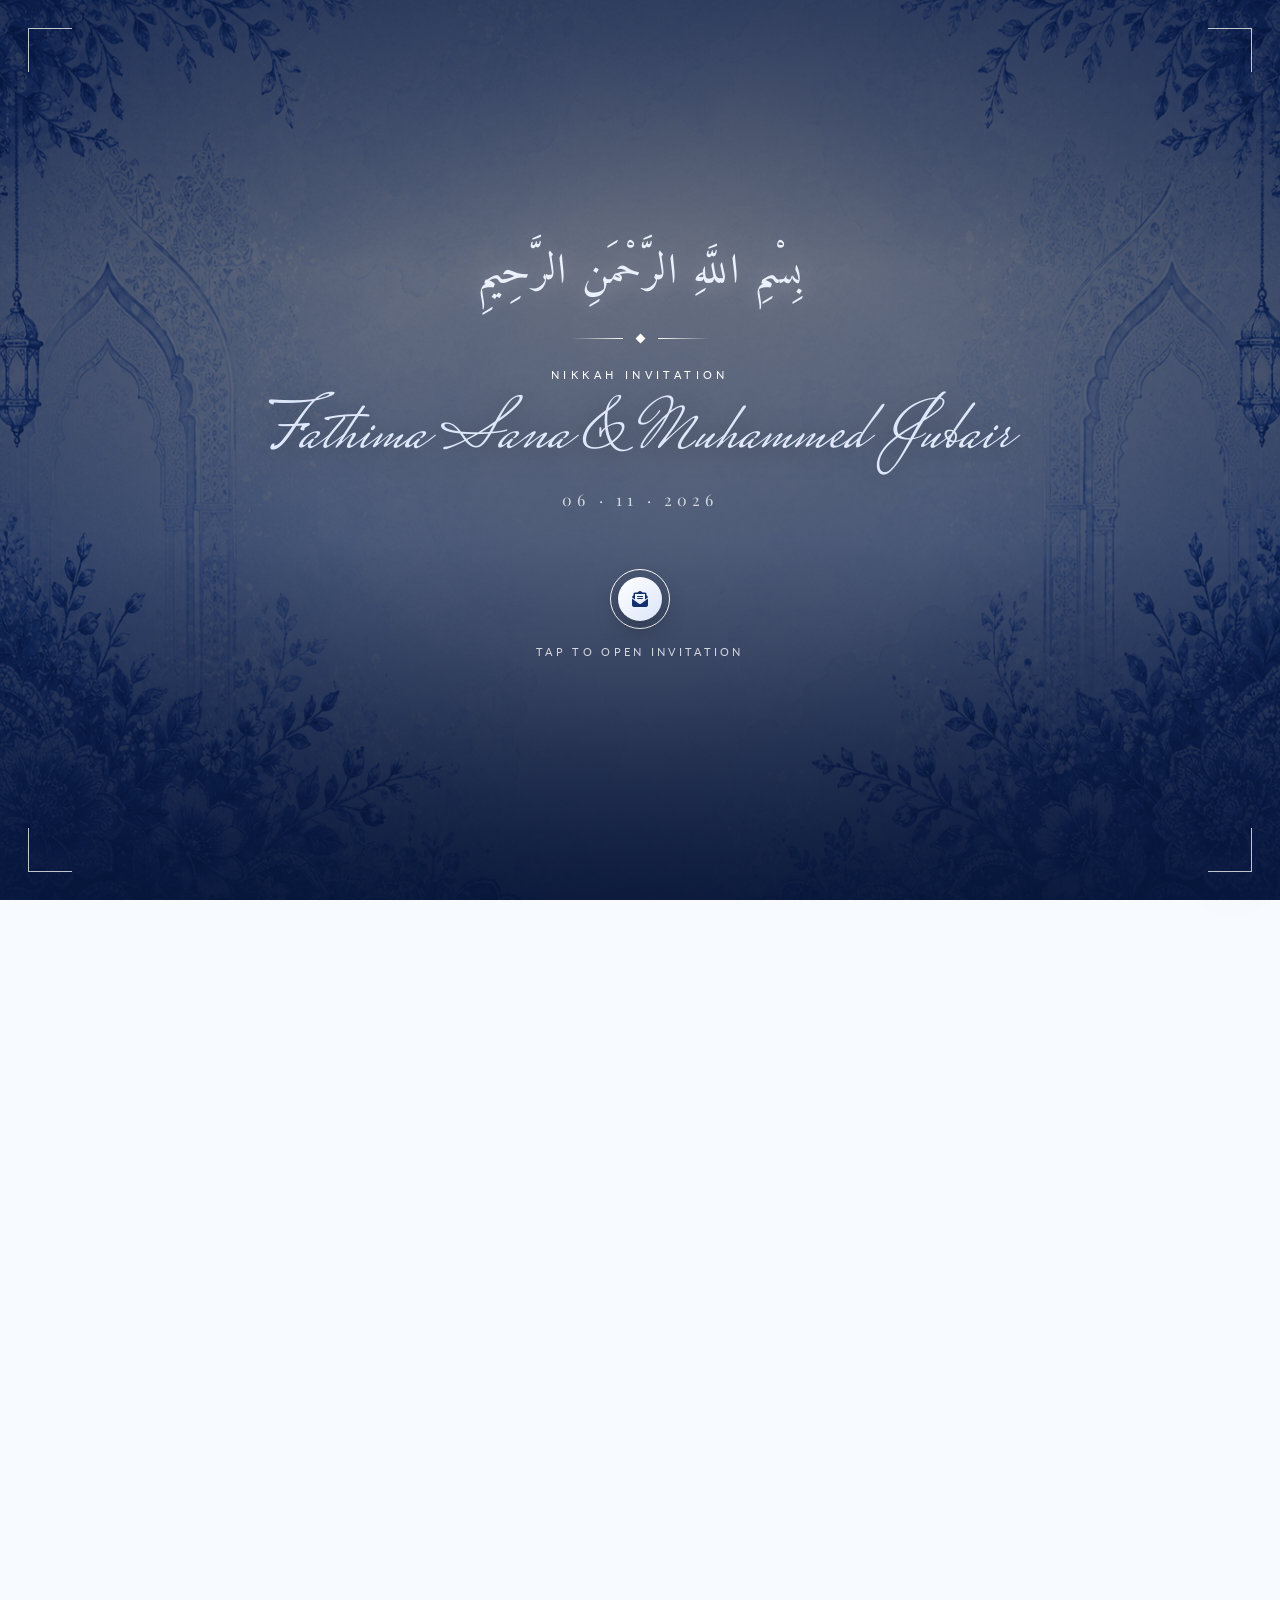
==== index.html @ b202e184 "dfghjk" ====
<!DOCTYPE html>
<html lang="en">

<head>
  <meta charset="UTF-8" />
  <meta name="viewport" content="width=device-width, initial-scale=1.0" />
  <title>Fathima Sana &amp; Muhammed Jubair — Nikkah Invitation</title>
  <meta name="description"
    content="With the blessings of Allah, we joyfully invite you to the Nikkah of Fathima Sana &amp; Muhammed Jubair on 6th November 2026 at Moyinkutty Convention Centre, Andona, Thamarassery." />

  <!-- Open Graph (WhatsApp, Instagram, Facebook) -->
  <meta property="og:title" content="Fathima Sana &amp; Muhammed Jubair — Nikkah Invitation" />
  <meta property="og:description"
    content="We joyfully invite you to our Nikkah on 6th November 2026 at Moyinkutty Convention Centre, Andona, Thamarassery." />
  <meta property="og:type" content="website" />
  <!-- TODO: after deploying, set og:url / canonical / og:image / twitter:image below to your real domain -->
  <meta property="og:url" content="https://YOUR-DOMAIN/" />
  <meta property="og:image" content="https://YOUR-DOMAIN/og-image.jpg" />
  <meta property="og:image:width" content="1200" />
  <meta property="og:image:height" content="630" />
  <meta property="og:image:type" content="image/jpeg" />
  <meta property="og:image:alt" content="Fathima Sana &amp; Muhammed Jubair Nikkah Invitation — 6 November 2026" />

  <!-- Twitter Card -->
  <meta name="twitter:card" content="summary_large_image" />
  <meta name="twitter:title" content="Fathima Sana &amp; Muhammed Jubair — Nikkah Invitation" />
  <meta name="twitter:description" content="Nikkah Invitation • 6 November 2026 • Moyinkutty Convention Centre, Andona, Thamarassery" />
  <meta name="twitter:image" content="https://YOUR-DOMAIN/og-image.jpg" />

  <link rel="canonical" href="https://YOUR-DOMAIN/" />

  <!-- Google Fonts -->
  <link rel="preconnect" href="https://fonts.googleapis.com" />
  <link rel="preconnect" href="https://fonts.gstatic.com" crossorigin />
  <link
    href="https://fonts.googleapis.com/css2?family=Cormorant+Garamond:ital,wght@0,300;0,400;0,500;0,600;1,300;1,400;1,500&family=Cinzel:wght@500;600&family=Jost:wght@300;400;500;600&family=Mrs+Saint+Delafield&family=Playfair+Display:ital,wght@0,400;0,500;0,600;0,700;1,400&family=Great+Vibes&family=Lato:wght@300;400;700&family=Amiri:ital,wght@0,400;0,700;1,400&display=swap"
    rel="stylesheet" />

  <!-- Font Awesome -->
  <link rel="stylesheet" href="https://cdnjs.cloudflare.com/ajax/libs/font-awesome/6.5.1/css/all.min.css" />

  <!-- CSS -->
  <link rel="stylesheet" href="css/style.css" />
  <link rel="stylesheet" href="css/animations.css" />
  <link rel="stylesheet" href="css/responsive.css" />

  <meta name="theme-color" content="#081a45" />
</head>

<body class="gate-active">

  <!-- ===================== OPENING GATE ===================== -->
  <div id="gate">
    <div class="gate-image">
      <img src="assets/images/couple.png" alt="Fathima Sana and Muhammed Jubair" />
    </div>
    <div class="gate-fade"></div>
    <div class="gate-vignette"></div>
    <button type="button" id="gate-enter" class="gate-content" aria-label="Tap to open the invitation">
      <span class="gate-corner tl"></span>
      <span class="gate-corner tr"></span>
      <span class="gate-corner bl"></span>
      <span class="gate-corner br"></span>
      <span class="gate-bismillah">بِسْمِ اللَّهِ الرَّحْمَنِ الرَّحِيمِ</span>
      <span class="gate-ornament">
        <span class="gate-line"></span>
        <span class="gate-diamond"></span>
        <span class="gate-line"></span>
      </span>
      <span class="gate-label">Nikkah Invitation</span>
      <span class="gate-names">Fathima Sana &amp; Muhammed Jubair</span>
      <span class="gate-date">06 · 11 · 2026</span>
      <span class="gate-tap">
        <span class="gate-tap-ring"></span>
        <span class="gate-tap-icon"><i class="fas fa-envelope-open-text" aria-hidden="true"></i></span>
      </span>
      <span class="gate-tap-text">Tap to Open Invitation</span>
    </button>
  </div>

  <!-- ===================== PRELOADER ===================== -->
  <!--
  <div id="preloader" aria-hidden="true">
    <div class="preloader-mark">
      <svg viewBox="0 0 100 100" class="preloader-ring">
        <circle cx="50" cy="50" r="42"></circle>
      </svg>
      <span class="preloader-initials">S &amp; J</span>
    </div>
  </div>
  -->

  <!-- ===================== GRAIN OVERLAY ===================== -->
  <div class="grain-overlay" aria-hidden="true"></div>

  <!-- ===================== MUSIC TOGGLE ===================== -->
  <button id="musicToggle" class="music-toggle" aria-label="Toggle background music">
    <i class="fa-solid fa-music"></i>
  </button>

  <audio id="bgMusic" loop preload="none">
    <source src="assets/music.mp3" type="audio/mpeg" />
  </audio>

  <!-- ===================== SIDE NAV DOTS ===================== -->
  <nav class="side-nav" aria-label="Section navigation">
    <a href="#hero"      class="side-nav__dot" data-label="Welcome"      aria-current="true"></a>
    <a href="#countdown" class="side-nav__dot" data-label="Countdown"></a>
    <a href="#couple"    class="side-nav__dot" data-label="Couple"></a>
    <a href="#events"    class="side-nav__dot" data-label="Events"></a>
    <a href="#love-story" class="side-nav__dot" data-label="Our Story"></a>
  </nav>

  <!-- ===================== HERO / REVEAL ===================== -->
  <section id="hero" class="hero is-open">

    <div class="hero__backdrop">
      <img src="assets/images/hero-bg.png" alt="" class="hero__bg-photo" />
      <div class="hero__gradient"></div>
    </div>

    <!-- Solid cover — hides photo until arch opens -->
    <div class="hero__cover" id="heroCover" aria-hidden="true"></div>

    <!-- Ambient floating sparkles -->
    <div class="hero__floaters" aria-hidden="true">
      <span class="floater floater--1">✦</span>
      <span class="floater floater--2">✦</span>
      <span class="floater floater--3">✦</span>
    </div>

    <div class="hero__stage is-revealed" id="heroStage">

      <!-- The Nikah Arch — commented out; gate replaces this entry point -->
      <!--
      <div class="arch-frame" id="archFrame">

        <svg class="arch-leaf arch-leaf--left" id="archLeft" viewBox="0 0 220 420" xmlns="http://www.w3.org/2000/svg">
          <path d="M220,420 L220,120 C220,55 175,10 110,0 L110,420 Z" />
          <path class="arch-leaf__inline" d="M110,20 C165,32 200,68 200,122 L200,400" />
        </svg>

        <svg class="arch-leaf arch-leaf--right" id="archRight" viewBox="0 0 220 420" xmlns="http://www.w3.org/2000/svg">
          <path d="M0,420 L0,120 C0,55 45,10 110,0 L110,420 Z" />
          <path class="arch-leaf__inline" d="M110,20 C55,32 20,68 20,122 L20,400" />
        </svg>

        <svg class="garland" viewBox="0 0 440 60" xmlns="http://www.w3.org/2000/svg" aria-hidden="true">
          <path class="garland__string" d="M10,10 Q220,70 430,10" />
          <g class="garland__buds">
            <circle cx="40"  cy="24" r="5"></circle>
            <circle cx="80"  cy="35" r="6"></circle>
            <circle cx="120" cy="43" r="5"></circle>
            <circle cx="160" cy="48" r="6"></circle>
            <circle cx="200" cy="51" r="5"></circle>
            <circle cx="240" cy="51" r="5"></circle>
            <circle cx="280" cy="48" r="6"></circle>
            <circle cx="320" cy="43" r="5"></circle>
            <circle cx="360" cy="35" r="6"></circle>
            <circle cx="400" cy="24" r="5"></circle>
          </g>
        </svg>

        <button type="button" class="arch-cta" id="archCta" aria-label="Open the invitation">
          <span class="arch-cta__ring"></span>
          <span class="arch-cta__label">Open the Invitation</span>
        </button>

        <div class="ring-particles" id="ringParticles" aria-hidden="true"></div>
      </div>
      -->

      <!-- Revealed content -->
      <div class="hero__reveal" id="heroReveal">
        <p class="eyebrow reveal-item" data-reveal="1">Bismillāhir Raḥmānir Raḥīm</p>

        <p class="hero__names reveal-item" data-reveal="2">
          <span class="hero__name">Fathima Sana</span>
          <span class="hero__amp">&amp;</span>
          <span class="hero__name">Muhammed Jubair</span>
        </p>

        <p class="script-line reveal-item" data-reveal="3">are getting married</p>

        <div class="hero__date reveal-item" data-reveal="4">
          <span>06</span><em>·</em><span>11</span><em>·</em><span>2026</span>
        </div>

        <p class="hero__venue-line reveal-item" data-reveal="5">Moyinkutty Convention Centre &nbsp;·&nbsp; Andona</p>
      </div>

    </div><!-- /.hero__stage -->

    <a href="#countdown" class="scroll-cue is-visible" id="scrollCue" aria-label="Scroll to next section">
      <span class="scroll-cue__stem"></span>
      <span class="scroll-cue__text">Scroll</span>
    </a>

  </section><!-- /#hero -->

  <!-- ===== NAVIGATION ===== -->
  <nav class="nav" role="navigation" aria-label="Main navigation">
    <div class="nav-logo shimmer-gold">S &amp; J</div>
  </nav>

  <!-- ===== COUNTDOWN ===== -->
  <section id="countdown">
    <div class="countdown-bg" aria-hidden="true"></div>
    <div class="countdown-content">
      <span class="section-eyebrow" data-aos="fade-up">The Big Day</span>
      <h2 class="section-title" data-aos="fade-up" data-aos-delay="100">
        Counting Down to Forever
      </h2>

      <div class="ornament-divider" data-aos="fade-in" data-aos-delay="200" style="justify-content:center;">
        <span class="ornament-line" style="background:linear-gradient(90deg,transparent,var(--gold));"></span>
        <span class="ornament-flower" style="color:var(--gold);">✿</span>
        <span class="ornament-line right" style="background:linear-gradient(90deg,var(--gold),transparent);"></span>
      </div>

      <div class="countdown-grid" data-aos="fade-up" data-aos-delay="200">
        <div class="countdown-item">
          <div class="countdown-box">
            <span class="countdown-number" id="cd-days">00</span>
            <span class="countdown-label">Days</span>
          </div>
        </div>
        <div class="countdown-item">
          <div class="countdown-box">
            <span class="countdown-number" id="cd-hours">00</span>
            <span class="countdown-label">Hours</span>
          </div>
        </div>
        <div class="countdown-item">
          <div class="countdown-box">
            <span class="countdown-number" id="cd-minutes">00</span>
            <span class="countdown-label">Minutes</span>
          </div>
        </div>
        <div class="countdown-item">
          <div class="countdown-box">
            <span class="countdown-number" id="cd-seconds">00</span>
            <span class="countdown-label">Seconds</span>
          </div>
        </div>
      </div>

      <p data-aos="fade-up" data-aos-delay="400"
        style="margin-top:40px; font-family:var(--font-serif); font-size:clamp(16px,2.5vw,20px); color:rgba(255,255,255,0.78); font-style:italic;">
        6th November 2026 &bull; 5:00 PM onwards &bull; Moyinkutty Convention Centre, Andona
      </p>
    </div>
  </section>

  <!-- ===== OPENING INVITATION ===== -->
  <section id="opening">
    <div class="opening-bg-pattern" aria-hidden="true"></div>
    <div class="opening-content">
      <span class="section-eyebrow" data-aos="fade-up">The Union of Two Souls</span>
      <h1 class="section-title" data-aos="fade-up" data-aos-delay="100">
        A Blessed Nikkah Ceremony
      </h1>

      <div class="ornament-divider" data-aos="fade-in" data-aos-delay="200">
        <span class="ornament-line"></span>
        <span class="ornament-flower">✿</span>
        <span class="ornament-line right"></span>
      </div>

      <div class="opening-ornament-bloom" data-aos="scale-in" data-aos-delay="200" aria-hidden="true">
        <span class="bloom-flower">✿</span>
      </div>

      <div data-aos="fade-up" data-aos-delay="100">
        <blockquote class="opening-quote">
          <span class="opening-quote-arabic">وَمِنْ آيَاتِهِ أَنْ خَلَقَ لَكُم مِّنْ أَنفُسِكُمْ أَزْوَاجًا
            لِّتَسْكُنُوا إِلَيْهَا</span>
          "And of His signs is that He created for you from yourselves mates that you may find tranquility in them."
          <br /><br />
          <em>— Surah Ar-Rum 30:21</em>
        </blockquote>
      </div>

      <div class="ornament-divider" data-aos="fade-in" data-aos-delay="300">
        <span class="ornament-line"></span>
        <span class="ornament-flower">✿</span>
        <span class="ornament-line right"></span>
      </div>

      <p data-aos="fade-up" data-aos-delay="200"
        style="font-family:var(--font-sans); font-size:clamp(16px,2.5vw,20px); color:var(--text-medium); line-height:1.9; max-width:560px; margin:0 auto;">
        With immense joy and the deepest gratitude to Allah (SWT), we invite you to join us in celebrating the sacred
        union of our beloved children.
      </p>
    </div>
  </section>

  <!-- ===== BLESSED COUPLE — single photo + family cards ===== -->
  <section id="couple">
    <div class="couple-bg-pattern" aria-hidden="true"></div>
    <div class="couple-content">
      <span class="section-eyebrow" data-aos="fade-up">The Blessed Couple</span>
      <h2 class="section-title" data-aos="fade-up" data-aos-delay="100">Bride &amp; Groom</h2>

      <div class="ornament-divider" data-aos="fade-in" data-aos-delay="200">
        <span class="ornament-line"></span>
        <span class="ornament-flower">✿</span>
        <span class="ornament-line right"></span>
      </div>

      <!-- Family cards -->
      <div class="parents-grid" style="margin-top:0;">
        <!-- Bride's Family -->
        <div class="parents-card" data-aos="fade-right">
          <p class="parents-card-title">Bride's Family</p>
          <span class="parents-card-name">Fathima Sana</span>
          <div class="parents-card-parent">
            <strong>Daughter of</strong>
            Mr. Abdul Majeed<br />&amp;<br />
            Mrs. Sajitha
            <strong>Residence</strong>
            Kunnummal<br />
            Parappanpoyil, Thamarassery
          </div>
        </div>

        <!-- Groom's Family -->
        <div class="parents-card" data-aos="fade-left">
          <p class="parents-card-title">Groom's Family</p>
          <span class="parents-card-name">Muhammed Jubair</span>
          <div class="parents-card-parent">
            <strong>Son of</strong>
            Mr. Abdul Hameed<br />&amp;<br />
            Mrs. Rahmath
            <strong>Residence</strong>
            Pilavullery (House)<br />
            Valiyaparamba PO, Koduvally
          </div>
        </div>
      </div>

    </div>
  </section>

  <!-- ===== EVENTS ===== -->
  <section id="events">
    <div class="events-content">
      <span class="section-eyebrow" data-aos="fade-up">Mark Your Calendar</span>
      <h2 class="section-title" data-aos="fade-up" data-aos-delay="100">Wedding Celebrations</h2>

      <div class="ornament-divider" data-aos="fade-in" data-aos-delay="200">
        <span class="ornament-line"></span>
        <span class="ornament-flower">✿</span>
        <span class="ornament-line right"></span>
      </div>

      <div class="events-grid events-single">
        <!-- Nikkah -->
        <div class="event-card" data-aos="fade-up">
          <div class="event-icon">
            <i class="fas fa-mosque" aria-hidden="true"></i>
          </div>
          <p class="event-type">Sacred Ceremony</p>
          <h3 class="event-title">Nikkah</h3>

          <div class="event-detail">
            <div class="event-detail-icon">
              <i class="fas fa-calendar" aria-hidden="true"></i>
            </div>
            <div class="event-detail-text">
              <span class="event-detail-label">Date</span>
              <span class="event-detail-value">Friday, 6 November 2026</span>
            </div>
          </div>

          <div class="event-detail">
            <div class="event-detail-icon">
              <i class="fas fa-clock" aria-hidden="true"></i>
            </div>
            <div class="event-detail-text">
              <span class="event-detail-label">Time</span>
              <span class="event-detail-value">5:00 PM onwards</span>
            </div>
          </div>

          <div class="event-detail">
            <div class="event-detail-icon">
              <i class="fas fa-map-marker-alt" aria-hidden="true"></i>
            </div>
            <div class="event-detail-text">
              <span class="event-detail-label">Venue</span>
              <span class="event-detail-value">Moyinkutty Convention Centre, Andona, Thamarassery</span>
            </div>
          </div>

          <a href="https://www.google.com/maps/search/?api=1&amp;query=Moyinkutty+Convention+Centre+Andona+Thamarassery" target="_blank" rel="noopener noreferrer" class="maps-btn"
            aria-label="Open Nikkah venue in Google Maps">
            <i class="fas fa-map" aria-hidden="true"></i>
            Open in Google Maps
          </a>
        </div>
      </div>
    </div>
  </section>

  <!-- ===== QUOTE SECTION ===== -->
  <section id="quote-section">
    <div class="quote-bg" aria-hidden="true"></div>
    <div class="quote-content">
      <span class="quote-mark" data-aos="fade-in" aria-hidden="true">"</span>
      <p class="quote-arabic" data-aos="fade-up">
        وَجَعَلَ بَيْنَكُم مَّوَدَّةً وَرَحْمَةً
      </p>
      <p class="quote-translation" data-aos="fade-up" data-aos-delay="100">
        "And He placed between you affection and mercy."
      </p>
      <span class="quote-source" data-aos="fade-up" data-aos-delay="200">— Surah Ar-Rum, 30:21</span>
    </div>
  </section>

  <!-- ===== LOVE STORY TIMELINE ===== -->
  <section id="love-story">
    <div class="love-story-content">
      <span class="section-eyebrow" data-aos="fade-up" style="color:var(--gold-light);">Our Journey</span>
      <h2 class="section-title" data-aos="fade-up" data-aos-delay="100">A Story Written by Allah</h2>

      <div class="ornament-divider" data-aos="fade-in" data-aos-delay="200" style="justify-content:center;">
        <span class="ornament-line" style="background:linear-gradient(90deg,transparent,var(--gold));"></span>
        <span class="ornament-flower" style="color:var(--gold);">✿</span>
        <span class="ornament-line right" style="background:linear-gradient(90deg,var(--gold),transparent);"></span>
      </div>

      <div class="timeline">
        <div class="timeline-item" data-aos="fade-right">
          <div class="timeline-text">
            <span class="timeline-date">The Beginning</span>
            <h3 class="timeline-title">Two Families, One Dua</h3>
            <p class="timeline-desc">What Allah has decreed shall always come to pass. Two families, bound by faith and
              love, came together in prayer.</p>
          </div>
          <div class="timeline-dot">
            <i class="fas fa-heart" aria-hidden="true"></i>
          </div>
          <div class="timeline-empty"></div>
        </div>

        <div class="timeline-item" data-aos="fade-left">
          <div class="timeline-empty"></div>
          <div class="timeline-dot">
            <i class="fas fa-ring" aria-hidden="true"></i>
          </div>
          <div class="timeline-text">
            <span class="timeline-date">The Promise</span>
            <h3 class="timeline-title">Istikhara &amp; Acceptance</h3>
            <p class="timeline-desc">Guided by Allah's wisdom, both hearts found peace and acceptance in this blessed
              union.</p>
          </div>
        </div>

        <div class="timeline-item" data-aos="fade-left">
          <div class="timeline-empty"></div>
          <div class="timeline-dot">
            <i class="fas fa-mosque" aria-hidden="true"></i>
          </div>
          <div class="timeline-text">
            <span class="timeline-date">6 November 2026</span>
            <h3 class="timeline-title">The Sacred Nikkah</h3>
            <p class="timeline-desc">With the words of Allah as their bond and their families as witnesses, Fathima Sana and
              Muhammed Jubair begin their forever.</p>
          </div>
        </div>
      </div>
    </div>
  </section>

  <!-- ===== FOOTER ===== -->
  <footer>
    <div class="footer-pattern" aria-hidden="true"></div>
    <div class="footer-content">
      <p class="footer-names" data-aos="fade-up">
        Fathima Sana &amp; Muhammed Jubair
      </p>

      <p class="footer-date" data-aos="fade-up" data-aos-delay="200">
        06 &middot; 11 &middot; 2026
      </p>

      <div class="footer-divider" data-aos="fade-in" data-aos-delay="300"></div>

      <div data-aos="fade-up" data-aos-delay="300" style="margin-bottom:48px;">
        <p
          style="font-family:var(--font-serif); font-style:italic; font-size:clamp(14px,2vw,17px); color:rgba(255,255,255,0.62); line-height:1.9; max-width:480px; margin:0 auto;">
          "May Allah bless you both and shower His mercy upon your union."
        </p>
      </div>

      <div style="display:flex; flex-direction:column; align-items:center; gap:24px; margin-bottom:48px;"
        data-aos="fade-up" data-aos-delay="400">
        <div style="display:flex; gap:24px; flex-wrap:wrap; justify-content:center;">
          <a href="https://www.google.com/maps/search/?api=1&amp;query=Moyinkutty+Convention+Centre+Andona+Thamarassery" target="_blank" rel="noopener noreferrer" class="maps-btn"
            >
            <i class="fas fa-mosque"></i> Nikkah Venue
          </a>
        </div>
      </div>

      <p class="footer-bottom" data-aos="fade-in">
        Made with <span style="color:var(--gold);">&#9829;</span> &amp; Duas for Fathima Sana &amp; Muhammed Jubair's blessed union
      </p>
    </div>
  </footer>

  <!-- ===== SCRIPTS ===== -->
  <!-- GSAP for parallax -->
  <script src="https://cdnjs.cloudflare.com/ajax/libs/gsap/3.12.5/gsap.min.js"></script>
  <script src="js/main.js"></script>
  <script src="js/animations.js"></script>
  <script src="js/countdown.js"></script>

</body>

</html>
---- css/style.css ----
/* ==========================================================================
   STYLE.CSS — Nikah Arch Reveal + full site
   Palette: wine maroon / antique gold / warm ivory  +  existing site palette
   ========================================================================== */

/* ===== ROOT VARIABLES ===== */
:root {
  /* --- New arch-reveal palette --- */
  --maroon-950: #081a45;
  --maroon-900: #0d2559;
  --maroon-800: #12306e;
  --maroon-700: #1a3f8b;
  --maroon-600: #234c9f;
  --gold-700:   #a9bfe8;
  --gold-500:   #c7d6f3;
  --gold-400:   #dfe8fa;
  --gold-300:   #f1f5fe;
  --gold-200:   #ffffff;
  --cream-50:   #f7faff;
  --cream-100:  #ffffff;
  --cream-200:  #e6eefb;
  --ink:        #0f1f45;
  --ink-soft:   #3d4f7a;
  --font-display: "Cormorant Garamond", serif;
  --font-script:  "Mrs Saint Delafield", cursive;
  --font-label:   "Cinzel", serif;
  --ease-silk:      cubic-bezier(0.65, 0, 0.35, 1);
  --ease-out-soft:  cubic-bezier(0.16, 1, 0.3, 1);
  --shadow-soft-arch: 0 20px 60px -20px rgba(8, 26, 69, 0.45);

  /* --- Existing site palette (kept for all sections below hero) --- */
  --cream: #f8faff;
  --cream-dark: #eaf0fa;
  --green: #1b3f8b;
  --green-dark: #12306e;
  --green-light: #5b82cc;
  --blue: #3a64b5;
  --blue-light: #a9c0ea;
  --blue-dark: #2a529f;
  --gold: #2f5aa8;
  --gold-light: #6f93d6;
  --gold-dark: #1b3f8b;
  --mauve: #4a70bc;
  --mauve-light: #9fb8e6;
  --peach: #dfe8fa;
  --peach-dark: #b9ccf0;
  --white: #FFFFFF;
  --text-dark: #14244d;
  --text-medium: #3f5382;
  --text-light: #7283ab;
  --overlay: rgba(248, 250, 255, 0.78);
  --teal: #6E9B93;
  --teal-light: #9DC2BA;
  --teal-dark: #4E756E;
  --glass-bg: rgba(255, 255, 255, 0.55);
  --glass-border: rgba(47, 90, 168, 0.28);

  --font-serif: 'Playfair Display', 'Georgia', serif;
  --font-sans: 'Cormorant Garamond', serif;
  --font-body: 'Lato', sans-serif;

  --transition: all 0.6s cubic-bezier(0.25, 0.46, 0.45, 0.94);
  --transition-fast: all 0.3s ease;
  --gold-gradient: linear-gradient(135deg, #5b82cc 0%, #2f5aa8 45%, #1b3f8b 100%);
  --blush-gradient: linear-gradient(135deg, #5b82cc 0%, #2f5aa8 45%, #1b3f8b 100%);
  --blue-gradient: linear-gradient(135deg, #a9c0ea 0%, #5b82cc 45%, #2a529f 100%);
  --shadow-soft: 0 4px 40px rgba(27, 63, 139, 0.08);
  --shadow-lift: 0 24px 60px rgba(18, 48, 110, 0.18);
  --shadow-gold: 0 10px 30px rgba(47, 90, 168, 0.25);
  --shadow-blue: 0 10px 30px rgba(47, 90, 168, 0.3);
}

/* ===== RESET & BASE ===== */
*, *::before, *::after {
  margin: 0;
  padding: 0;
  box-sizing: border-box;
}

html {
  scroll-behavior: smooth;
  overflow-x: hidden;
}

body {
  font-family: var(--font-body);
  background-color: var(--cream-50);
  color: var(--ink);
  overflow-x: hidden;
  line-height: 1.6;
  -webkit-font-smoothing: antialiased;
}

img { max-width: 100%; display: block; }
a { color: inherit; text-decoration: none; }
button { font: inherit; cursor: pointer; background: none; border: none; color: inherit; }
h1, h2, h3, h4, p { margin: 0; }

@media (prefers-reduced-motion: reduce) {
  *, *::before, *::after {
    animation-duration: 0.001ms !important;
    transition-duration: 0.001ms !important;
  }
}

/* ===== SHARED TYPOGRAPHY ===== */
.eyebrow {
  font-family: var(--font-label);
  font-size: 0.72rem;
  letter-spacing: 0.32em;
  text-transform: uppercase;
  color: var(--gold-400);
  text-align: center;
}

.script-line {
  font-family: var(--font-script);
  font-size: clamp(1.8rem, 5vw, 2.6rem);
  color: var(--gold-200);
  text-align: center;
  line-height: 1;
}

/* ===== SECTION SHARED (used in sections below hero) ===== */
.section-eyebrow {
  font-size: 11px;
  letter-spacing: 0.45em;
  text-transform: uppercase;
  color: var(--gold-dark);
  font-family: var(--font-body);
  font-weight: 700;
  margin-bottom: 18px;
  display: block;
  position: relative;
}

.section-title {
  font-family: var(--font-serif);
  font-weight: 600;
  font-size: clamp(30px, 5vw, 48px);
  color: var(--green);
  line-height: 1.22;
  letter-spacing: 0.01em;
  margin-bottom: 24px;
  position: relative;
}

.ornament-divider {
  display: flex;
  align-items: center;
  justify-content: center;
  gap: 18px;
  margin: 32px auto;
}

.ornament-line {
  width: 100px;
  height: 1px;
  background: linear-gradient(90deg, transparent, var(--gold));
  position: relative;
}

.ornament-line::after {
  content: '';
  position: absolute;
  top: -1.5px;
  right: 0;
  width: 4px;
  height: 4px;
  border-radius: 50%;
  background: var(--gold);
}

.ornament-line.right {
  background: linear-gradient(90deg, var(--gold), transparent);
}

.ornament-line.right::after {
  right: auto;
  left: 0;
}

.ornament-flower {
  color: var(--gold);
  font-size: 22px;
  filter: drop-shadow(0 2px 6px rgba(47, 90, 168, 0.30));
}

/* ================================ PRELOADER ================================ */
#preloader {
  position: fixed; inset: 0; z-index: 999;
  display: flex; align-items: center; justify-content: center;
  background: var(--maroon-950);
  transition: opacity 0.9s var(--ease-silk), visibility 0.9s;
}

#preloader.is-hidden {
  opacity: 0;
  visibility: hidden;
  pointer-events: none;
}

.preloader-mark {
  position: relative; width: 96px; height: 96px;
  display: flex; align-items: center; justify-content: center;
}

.preloader-ring {
  position: absolute; inset: 0; width: 100%; height: 100%;
  transform: rotate(-90deg);
}

.preloader-ring circle {
  fill: none;
  stroke: var(--gold-400);
  stroke-width: 1.4;
  stroke-dasharray: 264;
  stroke-dashoffset: 264;
  animation: ringDraw 1.6s var(--ease-silk) forwards infinite;
}

@keyframes ringDraw {
  0%   { stroke-dashoffset:  264; }
  50%  { stroke-dashoffset:    0; }
  100% { stroke-dashoffset: -264; }
}

.preloader-initials {
  font-family: var(--font-display);
  font-style: italic;
  color: var(--gold-200);
  font-size: 1.1rem;
  letter-spacing: 0.05em;
}

/* ================================ GRAIN OVERLAY ================================ */
.grain-overlay {
  position: fixed; inset: 0; pointer-events: none; z-index: 5;
  opacity: 0.035; mix-blend-mode: overlay;
  background-image: url("data:image/svg+xml,%3Csvg xmlns='http://www.w3.org/2000/svg' width='120' height='120'%3E%3Cfilter id='n'%3E%3CfeTurbulence type='fractalNoise' baseFrequency='0.9' numOctaves='2' stitchTiles='stitch'/%3E%3C/filter%3E%3Crect width='100%25' height='100%25' filter='url(%23n)'/%3E%3C/svg%3E");
}

/* ================================ MUSIC TOGGLE ================================ */
.music-toggle {
  position: fixed; bottom: 26px; right: 22px; z-index: 60;
  width: 52px; height: 52px; border-radius: 50%;
  background: var(--maroon-900);
  color: var(--gold-300);
  display: flex; align-items: center; justify-content: center;
  box-shadow: var(--shadow-soft-arch);
  border: 1px solid rgba(255, 255, 255, 0.35);
  transition: transform 0.3s var(--ease-out-soft);
}

.music-toggle:hover { transform: scale(1.08); }
.music-toggle.is-playing i { animation: spin 5s linear infinite; }
.music-toggle[hidden] { display: none; }

@keyframes spin { to { transform: rotate(360deg); } }

/* ================================ SIDE NAV ================================ */
.side-nav {
  position: fixed; right: 26px; top: 50%; transform: translateY(-50%);
  z-index: 50; display: flex; flex-direction: column; gap: 16px;
}

.side-nav__dot {
  position: relative; width: 9px; height: 9px; border-radius: 50%;
  background: rgba(111, 147, 214, 0.45);
  transition: background 0.3s, transform 0.3s;
}

.side-nav__dot[aria-current="true"] {
  background: var(--gold-400);
  transform: scale(1.4);
}

.side-nav__dot::after {
  content: attr(data-label);
  position: absolute; right: 22px; top: 50%; transform: translateY(-50%);
  font-family: var(--font-label);
  font-size: 0.62rem; letter-spacing: 0.12em; text-transform: uppercase;
  white-space: nowrap; color: var(--maroon-800);
  background: var(--cream-50); padding: 4px 10px; border-radius: 4px;
  opacity: 0; pointer-events: none; transition: opacity 0.25s;
  box-shadow: 0 6px 16px rgba(0,0,0,0.12);
}

.side-nav__dot:hover::after { opacity: 1; }

@media (max-width: 780px) { .side-nav { display: none; } }

/* ================================ HERO ================================ */
.hero {
  position: relative;
  min-height: 100svh;
  display: flex; align-items: center; justify-content: center;
  overflow: hidden;
  background: var(--maroon-950);
}

.hero__backdrop {
  position: absolute; inset: 0; z-index: 0;
}

.hero__bg-photo {
  width: 100%; height: 100%;
  object-fit: cover;
  object-position: center 15%;
}

.hero__gradient {
  position: absolute; inset: 0;
  background: linear-gradient(
    to bottom,
    rgba(10, 30, 80, 0.62) 0%,
    rgba(10, 30, 80, 0.68) 50%,
    rgba(8, 24, 66, 0.88) 100%
  );
}

/* Solid cover hides the photo until arch opens */
.hero__cover {
  position: absolute; inset: 0; z-index: 1;
  background: var(--maroon-950);
  background-image: radial-gradient(120% 90% at 50% 15%, rgba(52, 92, 176, 0.3), transparent 60%);
  opacity: 1;
  transition: opacity 1.1s var(--ease-silk) 0.15s;
  pointer-events: none;
}

.hero.is-open .hero__cover { opacity: 0; }

/* Ambient floating sparkles */
.hero__floaters {
  position: absolute; inset: 0; z-index: 1; pointer-events: none;
}

.floater {
  position: absolute; color: var(--gold-300); opacity: 0.5; font-size: 0.9rem;
  animation: floatUp 9s ease-in-out infinite;
}

.floater--1 { left: 12%; top: 30%; animation-delay: 0s; }
.floater--2 { right: 15%; top: 55%; animation-delay: 2.4s; font-size: 0.6rem; }
.floater--3 { left: 22%; bottom: 20%; animation-delay: 4.8s; font-size: 0.7rem; }

@keyframes floatUp {
  0%, 100% { transform: translateY(0) rotate(0deg); opacity: 0.35; }
  50%       { transform: translateY(-22px) rotate(8deg); opacity: 0.7; }
}

.hero__stage {
  position: relative; z-index: 2;
  width: 100%; max-width: 720px;
  padding: 0 24px;
  display: flex; align-items: center; justify-content: center;
  min-height: 78vh;
}

/* ---- Arch frame ---- */
.arch-frame {
  position: relative;
  width: min(78vw, 340px);
  height: min(78vw, 420px);
  max-height: 62vh;
}

.arch-leaf {
  position: absolute; top: 0; width: 50%; height: 100%;
  fill: transparent;
  stroke: var(--gold-400); stroke-width: 1.4;
  filter: drop-shadow(0 10px 30px rgba(0,0,0,0.35));
  transition: transform 1.4s var(--ease-silk), opacity 1.1s var(--ease-silk) 0.2s;
}

.arch-leaf--left  { left: 0;  transform-origin: left center;  fill: rgba(18,48,110,0.94); }
.arch-leaf--right { right: 0; transform-origin: right center; fill: rgba(18,48,110,0.94); }
.arch-leaf__inline { fill: none; stroke: var(--gold-300); stroke-width: 0.8; opacity: 0.7; }

/* Garland */
.garland {
  position: absolute; top: -18px; left: 50%; transform: translateX(-50%);
  width: min(84vw, 380px); z-index: 3; opacity: 0.95;
  transition: opacity 0.6s ease, transform 1.2s var(--ease-silk);
}

.garland__string { fill: none; stroke: var(--gold-500); stroke-width: 1; opacity: 0.6; }
.garland__buds circle { fill: var(--cream-100); stroke: var(--gold-500); stroke-width: 0.6; }
.garland__buds circle:nth-child(odd) { fill: var(--gold-200); }

/* CTA button */
.arch-cta {
  position: absolute; left: 50%; top: 50%; transform: translate(-50%, -50%);
  z-index: 4;
  display: flex; flex-direction: column; align-items: center; gap: 14px;
  color: var(--gold-200);
  transition: opacity 0.6s var(--ease-silk), transform 0.6s var(--ease-silk);
}

.arch-cta__ring {
  width: 58px; height: 58px; border-radius: 50%;
  border: 1px solid var(--gold-400);
  display: flex; align-items: center; justify-content: center;
  position: relative;
  animation: pulseRing 2.6s ease-in-out infinite;
}

.arch-cta__ring::before {
  content: "";
  width: 8px; height: 8px; border-radius: 50%;
  background: var(--gold-300);
}

@keyframes pulseRing {
  0%, 100% { box-shadow: 0 0 0 0   rgba(255,255,255,0.35); }
  50%       { box-shadow: 0 0 0 12px rgba(255,255,255,0); }
}

.arch-cta__label {
  font-family: var(--font-label);
  font-size: 0.68rem;
  letter-spacing: 0.28em;
  text-transform: uppercase;
}

/* Opened state */
.arch-frame.is-open .arch-leaf--left  { transform: translateX(-108%) rotateY(12deg); opacity: 0; }
.arch-frame.is-open .arch-leaf--right { transform: translateX(108%) rotateY(-12deg); opacity: 0; }
.arch-frame.is-open .arch-cta         { opacity: 0; transform: translate(-50%, -50%) scale(0.7); pointer-events: none; }
.arch-frame.is-open .garland          { transform: translateX(-50%) translateY(-30px); opacity: 0.25; }

/* ---- Ring particle burst ---- */
.ring-particles {
  position: absolute; inset: 0; z-index: 5;
  overflow: visible; pointer-events: none;
}

.ring-particle {
  position: absolute; bottom: 46%;
  transform: translate(-50%, 0) scale(0.6) rotate(0deg);
  opacity: 0;
  filter: drop-shadow(0 0 4px rgba(255,255,255,0.55));
  animation-name: ringBurst;
  animation-timing-function: cubic-bezier(0.16, 1, 0.3, 1);
  animation-fill-mode: forwards;
}

@keyframes ringBurst {
  0%   { opacity: 0; transform: translate(-50%, 0) scale(0.5) rotate(0deg); }
  14%  { opacity: 0.9; }
  75%  { opacity: 0.55; }
  100% { opacity: 0; transform: translate(calc(-50% + var(--drift)), var(--rise)) scale(1.05) rotate(var(--rotate)); }
}

/* ---- Revealed names / details ---- */
.hero__reveal {
  position: absolute; inset: 0;
  display: flex; flex-direction: column; align-items: center; justify-content: center;
  gap: 14px;
  opacity: 0; pointer-events: none;
  transition: opacity 0.4s;
}

.arch-frame.is-open ~ .hero__reveal,
.hero__stage.is-revealed .hero__reveal {
  opacity: 1;
  pointer-events: auto;
}

.reveal-item {
  opacity: 0;
  transform: translateY(16px);
  transition: opacity 0.9s var(--ease-out-soft), transform 0.9s var(--ease-out-soft);
}

.hero__stage.is-revealed .reveal-item { opacity: 1; transform: translateY(0); }
.hero__stage.is-revealed .reveal-item[data-reveal="1"] { transition-delay: 0.10s; }
.hero__stage.is-revealed .reveal-item[data-reveal="2"] { transition-delay: 0.28s; }
.hero__stage.is-revealed .reveal-item[data-reveal="3"] { transition-delay: 0.50s; }
.hero__stage.is-revealed .reveal-item[data-reveal="4"] { transition-delay: 0.68s; }
.hero__stage.is-revealed .reveal-item[data-reveal="5"] { transition-delay: 0.85s; }

.hero__names {
  display: flex; align-items: baseline; justify-content: center; gap: 0.4em;
  flex-wrap: wrap;
  font-family: var(--font-display);
  color: var(--cream-100);
  text-shadow: 0 2px 20px rgba(0,0,0,0.45);
}

.hero__name {
  font-size: clamp(2.1rem, 7vw, 3.6rem);
  letter-spacing: 0.03em;
  font-weight: 500;
}

.hero__amp {
  font-family: var(--font-script);
  color: var(--gold-300);
  font-size: clamp(1.6rem, 5vw, 2.4rem);
  text-shadow: 0 2px 14px rgba(0,0,0,0.4);
}

.hero__date {
  font-family: var(--font-label);
  color: var(--gold-300);
  font-size: 1rem; letter-spacing: 0.3em;
  display: flex; gap: 8px; align-items: center;
  text-shadow: 0 2px 14px rgba(0,0,0,0.4);
}

.hero__date em { font-style: normal; color: var(--gold-700); }

.hero__venue-line {
  font-size: 0.78rem; letter-spacing: 0.06em;
  color: var(--cream-200); text-align: center;
  opacity: 0.85;
  text-shadow: 0 1px 10px rgba(0,0,0,0.4);
}

/* ---- Scroll cue ---- */
.scroll-cue {
  position: absolute; bottom: 30px; left: 50%; transform: translateX(-50%);
  z-index: 2;
  display: flex; flex-direction: column; align-items: center; gap: 8px;
  color: var(--gold-300); opacity: 0;
  pointer-events: none;
  transition: opacity 0.8s ease;
}

.scroll-cue.is-visible {
  opacity: 0.8;
  pointer-events: auto;
}

.scroll-cue__stem {
  width: 1px; height: 34px;
  background: linear-gradient(var(--gold-300), transparent);
  animation: scrollStem 2s ease-in-out infinite;
}

.scroll-cue__text {
  font-family: var(--font-label);
  font-size: 0.6rem;
  letter-spacing: 0.3em;
  text-transform: uppercase;
}

@keyframes scrollStem {
  0%, 100% { transform: scaleY(1); opacity: 0.8; }
  50%       { transform: scaleY(0.6); opacity: 0.3; }
}

/* ===== NAVIGATION ===== */
.nav {
  position: fixed;
  top: 0; left: 0; right: 0;
  z-index: 100;
  padding: 20px 40px;
  display: flex;
  align-items: center;
  justify-content: center;
  transition: var(--transition);
}

.nav.scrolled {
  background: rgba(248, 250, 255, 0.96);
  backdrop-filter: blur(12px);
  padding: 14px 40px;
  box-shadow: 0 2px 30px rgba(27, 63, 139, 0.10);
}

.nav-logo {
  font-family: var(--font-script);
  font-size: 28px;
  color: var(--gold);
  letter-spacing: 0.05em;
}

/* ===== OPENING INVITATION ===== */
#opening {
  padding: 100px 20px;
  background: var(--cream);
  text-align: center;
  position: relative;
  overflow: hidden;
}

.opening-bg-pattern {
  position: absolute; inset: 0;
  background-image: url('../assets/images/hero-bg.png');
  background-size: cover;
  background-position: center;
  opacity: 0.06;
}

.opening-content {
  position: relative; z-index: 2;
  max-width: 800px;
  margin: 0 auto;
}

.opening-ornament-bloom {
  margin: 40px auto;
  display: flex; align-items: center; justify-content: center;
}

.bloom-flower {
  font-size: clamp(38px, 6vw, 60px);
  color: var(--gold);
  filter: drop-shadow(0 4px 16px rgba(47, 90, 168, 0.30));
  animation: floatY 6s ease-in-out infinite;
}

.opening-quote {
  font-family: var(--font-serif);
  font-style: italic;
  font-size: clamp(16px, 2.5vw, 22px);
  color: var(--green);
  line-height: 1.8;
  max-width: 600px;
  margin: 0 auto;
}

.opening-quote-arabic {
  font-family: 'Amiri', serif;
  font-size: clamp(18px, 3vw, 26px);
  color: var(--gold);
  display: block;
  margin-bottom: 12px;
  direction: rtl;
}

/* ===== COUPLE SECTION ===== */
#couple {
  padding: 100px 20px;
  background: linear-gradient(160deg, #0d2559 0%, #1b3f8b 50%, #12306e 100%);
  position: relative;
  overflow: hidden;
}

.couple-bg-pattern {
  position: absolute; inset: 0; opacity: 0.05;
  background-image: repeating-linear-gradient(
    45deg, var(--gold) 0px, var(--gold) 1px,
    transparent 1px, transparent 60px
  );
}

.couple-content {
  position: relative; z-index: 2;
  max-width: 1100px; margin: 0 auto; text-align: center;
}

.couple-content .section-eyebrow { color: var(--gold-light); }
.couple-content .section-title   { color: var(--cream); }

.couple-grid {
  display: grid;
  grid-template-columns: 1fr auto 1fr;
  gap: 40px;
  align-items: center;
  margin-top: 64px;
}

.couple-card {
  background: rgba(255, 255, 255, 0.07);
  border: 1px solid rgba(255, 255, 255, 0.30);
  border-radius: 20px;
  outline: 1px solid rgba(255, 255, 255, 0.14);
  outline-offset: -8px;
  padding: 40px 32px;
  position: relative;
  transition: var(--transition);
}

.couple-card:hover {
  background: rgba(255, 255, 255, 0.11);
  border-color: var(--gold-light);
  transform: translateY(-4px);
}

.couple-card::before {
  content: '';
  position: absolute; top: 0; left: 0; right: 0; height: 2px;
  background: linear-gradient(90deg, transparent, var(--blue-light), transparent);
}

.couple-role {
  font-size: 10px; letter-spacing: 0.4em; text-transform: uppercase;
  color: var(--gold); margin-bottom: 24px; display: block;
}

.couple-name-script {
  font-family: var(--font-script);
  font-size: clamp(42px, 6vw, 64px);
  color: var(--cream);
  line-height: 1; display: block; margin-bottom: 20px;
}

.couple-photo-frame {
  position: relative;
  max-width: 260px;
  margin: 0 auto 28px;
  border-radius: 18px;
  box-shadow: var(--shadow-lift);
  overflow: hidden;
  transition: var(--transition);
}

.couple-card:hover .couple-photo-frame {
  transform: translateY(-4px);
  box-shadow: 0 30px 70px rgba(0, 0, 0, 0.28);
}

.couple-photo-frame::before {
  content: '';
  position: absolute; inset: 10px;
  border: 1px solid var(--gold-light);
  border-radius: 18px;
  z-index: 2; pointer-events: none;
}

.couple-photo-frame::after {
  content: '';
  position: absolute; inset: 0;
  background: linear-gradient(to bottom, rgba(255,255,255,0.08) 0%, transparent 30%, transparent 70%, rgba(255,255,255,0.14) 100%);
  z-index: 1;
}

.couple-photo-frame img {
  width: 100%; height: auto; display: block;
  border-radius: 18px;
  aspect-ratio: 4/5; object-fit: cover;
  filter: sepia(8%) saturate(95%) brightness(1.02);
}

.corner-ornament {
  position: absolute; width: 30px; height: 30px;
  border-color: var(--gold-light); border-style: solid; z-index: 3;
}

.corner-ornament.tl { top: 4px; left: 4px; border-width: 2px 0 0 2px; }
.corner-ornament.tr { top: 4px; right: 4px; border-width: 2px 2px 0 0; }
.corner-ornament.bl { bottom: 4px; left: 4px; border-width: 0 0 2px 2px; }
.corner-ornament.br { bottom: 4px; right: 4px; border-width: 0 2px 2px 0; }

/* ---- Single centred couple photo ---- */
.couple-photo-single {
  display: flex;
  flex-direction: column;
  align-items: center;
  margin: 0 auto 48px;
}

.couple-photo-frame--single {
  max-width: 360px;
  width: min(80vw, 360px);
  border-radius: 22px;
  box-shadow: 0 32px 80px rgba(0,0,0,0.38);
  overflow: hidden;
  transition: var(--transition);
}

.couple-photo-frame--single:hover {
  transform: translateY(-6px);
  box-shadow: 0 42px 90px rgba(0,0,0,0.45);
}

.couple-photo-frame--single::before {
  content: '';
  position: absolute; inset: 12px;
  border: 1px solid var(--gold-light);
  border-radius: 18px;
  z-index: 2; pointer-events: none;
}

.couple-photo-frame--single img {
  width: 100%; height: auto; display: block;
  border-radius: 22px;
  aspect-ratio: 4/5; object-fit: cover;
  filter: sepia(6%) saturate(98%) brightness(1.03);
}

.couple-photo-caption {
  font-family: var(--font-script);
  font-size: clamp(1.5rem, 4vw, 2rem);
  color: var(--cream);
  margin-top: 20px;
  text-align: center;
  text-shadow: 0 2px 12px rgba(0,0,0,0.3);
}

/* parents-grid inside couple section needs its own margin-top override */
.couple-content .parents-grid {
  max-width: 800px;
  margin-left: auto;
  margin-right: auto;
}

/* ===== EVENTS SECTION ===== */
#events {
  padding: 100px 20px;
  background: var(--cream);
  position: relative;
}

.events-content {
  max-width: 1000px; margin: 0 auto; text-align: center;
}

.events-grid {
  display: grid; grid-template-columns: 1fr 1fr;
  gap: 32px; margin-top: 64px;
}

.events-single {
  grid-template-columns: 1fr;
  max-width: 520px;
  margin-left: auto; margin-right: auto;
}

.event-card {
  background: linear-gradient(160deg, rgba(255,255,255,0.85), rgba(255,255,255,0.65));
  backdrop-filter: blur(10px);
  -webkit-backdrop-filter: blur(10px);
  border: 1px solid var(--glass-border);
  border-radius: 20px;
  outline: 1px solid rgba(47, 90, 168, 0.14);
  outline-offset: -8px;
  padding: 52px 36px;
  position: relative; text-align: center;
  transition: var(--transition);
  box-shadow: var(--shadow-soft);
}

.event-card:hover {
  transform: translateY(-8px);
  box-shadow: var(--shadow-lift);
  border-color: var(--gold);
}

.event-card::after {
  content: '';
  position: absolute; bottom: 0; left: 0; right: 0; height: 3px;
  background: linear-gradient(90deg, transparent, var(--blue), transparent);
  transform: scaleX(0);
  transition: var(--transition);
}

.event-card:hover::after { transform: scaleX(1); }

.event-icon {
  width: 60px; height: 60px;
  background: var(--blush-gradient);
  border-radius: 50%;
  display: flex; align-items: center; justify-content: center;
  margin: 0 auto 24px;
  font-size: 20px; color: var(--white);
  box-shadow: var(--shadow-soft);
}

.event-type {
  font-size: 10px; letter-spacing: 0.4em; text-transform: uppercase;
  color: var(--blue); margin-bottom: 12px;
}

.event-title {
  font-family: var(--font-serif);
  font-size: clamp(22px, 3vw, 30px);
  color: var(--green); margin-bottom: 32px;
}

.event-detail {
  display: flex; align-items: flex-start; gap: 12px;
  margin-bottom: 16px; text-align: left;
}

.event-detail-icon {
  width: 32px; height: 32px;
  background: rgba(47, 90, 168, 0.10);
  border-radius: 50%;
  display: flex; align-items: center; justify-content: center;
  flex-shrink: 0; color: var(--blue-dark); font-size: 13px;
}

.event-detail-text { flex: 1; }

.event-detail-label {
  font-size: 10px; letter-spacing: 0.2em; text-transform: uppercase;
  color: var(--text-light); display: block; margin-bottom: 2px;
}

.event-detail-value {
  font-family: 'Cinzel', serif;
  font-size: clamp(13px, 1.9vw, 15px);
  color: var(--green-dark);
  font-weight: 600;
  letter-spacing: 0.08em;
  line-height: 1.5;
  text-transform: uppercase;
}

.maps-btn {
  display: inline-flex; align-items: center; gap: 10px;
  margin-top: 28px; padding: 14px 30px;
  background: transparent;
  border: 1.5px solid var(--gold);
  border-radius: 999px;
  color: var(--gold-dark);
  font-family: var(--font-body);
  font-size: 12px; letter-spacing: 0.15em; text-transform: uppercase;
  text-decoration: none; cursor: pointer;
  transition: var(--transition-fast);
}

.maps-btn:hover {
  background: var(--gold-gradient);
  border-color: var(--gold-light);
  color: var(--white);
  transform: translateY(-2px);
  box-shadow: 0 10px 30px rgba(47, 90, 168, 0.4);
}

/* ===== COUNTDOWN ===== */
#countdown {
  padding: 100px 20px;
  background: linear-gradient(160deg, #1f4690 0%, #3566b8 55%, #26509f 100%);
  text-align: center; position: relative; overflow: hidden;
}

.countdown-bg {
  position: absolute; inset: 0;
  background: radial-gradient(ellipse at center, rgba(255, 255, 255, 0.10) 0%, transparent 70%);
}

.countdown-content {
  position: relative; z-index: 2;
  max-width: 800px; margin: 0 auto;
}

.countdown-content .section-eyebrow { color: rgba(255, 255, 255, 0.85); }
.countdown-content .section-title   { color: var(--cream); }

.countdown-grid {
  display: grid; grid-template-columns: repeat(4, 1fr);
  gap: 20px; margin-top: 64px;
}

.countdown-box {
  background: rgba(255, 255, 255, 0.12);
  border: 1px solid rgba(255, 255, 255, 0.35);
  border-radius: 16px;
  padding: 32px 16px;
  position: relative; overflow: hidden;
}

.countdown-box::before {
  content: '';
  position: absolute; top: 0; left: 0; right: 0; height: 2px;
  background: linear-gradient(90deg, transparent, var(--peach), transparent);
}

.countdown-number {
  font-family: 'Cinzel', serif;
  font-size: clamp(44px, 7vw, 80px);
  color: #ffffff;
  text-shadow: 0 2px 18px rgba(255, 255, 255, 0.45);
  line-height: 1; display: block; font-weight: 600;
  letter-spacing: 0.04em;
}

.countdown-label {
  font-size: 10px; letter-spacing: 0.35em; text-transform: uppercase;
  color: rgba(255, 255, 255, 0.80); margin-top: 10px; display: block;
  font-family: 'Lato', sans-serif; font-weight: 400;
}

/* ===== QUOTE SECTION ===== */
#quote-section {
  padding: 120px 20px;
  background: var(--cream-dark);
  text-align: center; position: relative; overflow: hidden;
}

.quote-bg {
  position: absolute; inset: 0;
  background-image: url('../assets/images/hero-bg.png');
  background-size: cover; background-position: center; opacity: 0.04;
}

.quote-content {
  position: relative; z-index: 2;
  max-width: 700px; margin: 0 auto;
}

.quote-mark {
  font-family: var(--font-serif);
  font-size: 120px; color: var(--blue); opacity: 0.25;
  line-height: 0.5; display: block; margin-bottom: 32px;
}

.quote-arabic {
  font-family: 'Amiri', serif;
  font-size: clamp(22px, 4vw, 36px);
  color: var(--green); direction: rtl; line-height: 1.8; margin-bottom: 24px;
}

.quote-translation {
  font-family: var(--font-serif); font-style: italic;
  font-size: clamp(16px, 2.5vw, 20px);
  color: var(--text-medium); line-height: 1.8; margin-bottom: 16px;
}

.quote-source {
  font-size: 12px; letter-spacing: 0.25em; text-transform: uppercase; color: var(--gold);
}

/* ===== LOVE STORY TIMELINE ===== */
#love-story {
  padding: 100px 20px;
  background: linear-gradient(160deg, #0d2559 0%, #1b3f8b 50%, #12306e 100%);
  position: relative; overflow: hidden;
}

.love-story-content {
  max-width: 800px; margin: 0 auto; text-align: center;
}

.love-story-content .section-title { color: var(--cream); }

.timeline {
  margin-top: 64px; position: relative; padding: 0 40px;
}

.timeline::before {
  content: '';
  position: absolute; left: 50%; top: 0; bottom: 0; width: 1px;
  background: linear-gradient(to bottom, transparent, var(--blue-light), transparent);
  transform: translateX(-50%);
}

.timeline-item {
  display: grid; grid-template-columns: 1fr auto 1fr;
  gap: 32px; align-items: center; margin-bottom: 48px;
}

.timeline-item:nth-child(odd) .timeline-text { text-align: right; order: -1; }
.timeline-item:nth-child(even) .timeline-text { text-align: left; grid-column: 3; }
.timeline-item:nth-child(even) .timeline-empty { grid-column: 1; grid-row: 1; }

.timeline-dot {
  width: 48px; height: 48px;
  background: var(--blush-gradient);
  border-radius: 50%;
  display: flex; align-items: center; justify-content: center;
  color: var(--white); font-size: 16px;
  flex-shrink: 0; position: relative; z-index: 1;
  box-shadow: 0 0 0 6px rgba(255, 255, 255, 0.22);
}

.timeline-date {
  font-size: 11px; letter-spacing: 0.25em; text-transform: uppercase;
  color: var(--gold-light); display: block; margin-bottom: 6px;
}

.timeline-title {
  font-family: var(--font-serif);
  font-size: clamp(18px, 2.5vw, 22px);
  color: var(--cream); margin-bottom: 8px;
}

.timeline-desc {
  font-size: clamp(13px, 1.8vw, 15px);
  color: rgba(255, 255, 255, 0.72); line-height: 1.7;
}

/* ===== PARENTS ===== */
#parents {
  padding: 100px 20px;
  background: var(--cream-dark);
  text-align: center;
}

.parents-content { max-width: 900px; margin: 0 auto; }

.parents-grid {
  display: grid; grid-template-columns: 1fr 1fr;
  gap: 32px; margin-top: 64px;
}

.parents-card {
  background: linear-gradient(160deg, rgba(255,255,255,0.85), rgba(255,255,255,0.62));
  backdrop-filter: blur(10px);
  -webkit-backdrop-filter: blur(10px);
  border: 1px solid var(--glass-border);
  border-radius: 20px;
  padding: 40px 28px; text-align: center;
  transition: var(--transition);
  box-shadow: var(--shadow-soft);
}

.parents-card:hover {
  transform: translateY(-4px);
  box-shadow: var(--shadow-lift);
  border-color: var(--gold);
}

.parents-card-title {
  font-size: 10px; letter-spacing: 0.4em; text-transform: uppercase;
  color: var(--blue); margin-bottom: 24px;
}

.parents-card-name {
  font-family: var(--font-script);
  font-size: clamp(32px, 5vw, 48px);
  color: var(--green); line-height: 1; display: block; margin-bottom: 20px;
}

.parents-card-parent {
  font-family: var(--font-serif);
  font-size: clamp(14px, 2vw, 17px);
  color: var(--text-medium); line-height: 2;
}

.parents-card-parent strong {
  display: block; font-size: 11px; letter-spacing: 0.2em; text-transform: uppercase;
  color: var(--text-light); font-weight: normal;
  margin-bottom: 4px; margin-top: 16px;
  font-family: var(--font-body);
}

/* ===== FOOTER ===== */
footer {
  background: linear-gradient(160deg, #0d2559 0%, #1b3f8b 50%, #12306e 100%);
  padding: 80px 20px 40px;
  text-align: center; position: relative; overflow: hidden;
}

.footer-pattern {
  position: absolute; inset: 0; opacity: 0.04;
  background-image: repeating-linear-gradient(
    45deg, var(--blue-light) 0px, var(--blue-light) 1px,
    transparent 1px, transparent 60px
  );
}

.footer-content { position: relative; z-index: 2; }

.footer-names {
  font-family: var(--font-script);
  font-size: clamp(36px, 6vw, 64px);
  color: var(--cream); margin-bottom: 8px;
}

.footer-date {
  font-family: var(--font-serif);
  font-size: clamp(14px, 2vw, 18px);
  color: rgba(255, 255, 255, 0.62);
  letter-spacing: 0.2em; margin-bottom: 48px;
}

.footer-divider {
  width: 1px; height: 60px;
  background: linear-gradient(to bottom, var(--blue-light), transparent);
  margin: 0 auto 32px;
}

.footer-bottom {
  font-size: 12px; color: rgba(255, 255, 255, 0.45); letter-spacing: 0.1em;
}

/* ===== UTILITY & KEYFRAMES ===== */
.text-gold  { color: var(--gold); }
.text-green { color: var(--green); }
.text-cream { color: var(--cream); }
.text-blue  { color: var(--blue); }
.text-peach { color: var(--peach); }

@keyframes fadeUp   { to { opacity: 1; transform: translateY(0); } }
@keyframes fadeIn   { to { opacity: 1; } }
@keyframes floatY {
  0%, 100% { transform: translateY(0px); }
  50%       { transform: translateY(-15px); }
}
@keyframes scrollWheel {
  0%   { top: 6px; opacity: 1; }
  100% { top: 18px; opacity: 0; }
}
@keyframes pulse {
  0%, 100% { opacity: 1; }
  50%       { opacity: 0.6; }
}
@keyframes shimmer {
  0%   { background-position: -200% center; }
  100% { background-position: 200% center; }
}

/* ==========================================================================
   OPENING GATE — full-screen overlay with ambient zoom + tap-to-enter
   ========================================================================== */

/* Lock scroll while gate is active */
body.gate-active {
  overflow: hidden;
  height: 100vh;
}

/* Gate wrapper */
#gate {
  position: fixed;
  inset: 0;
  z-index: 9999;
  overflow: hidden;
  background: var(--green-dark);
}

#gate.gate-hidden {
  display: none;
}

/* Backdrop image */
.gate-image {
  position: absolute;
  inset: 0;
  overflow: hidden;
}

.gate-image img {
  width: 100%;
  height: 100%;
  object-fit: cover;
  object-position: center 20%;
  filter: sepia(10%) saturate(90%) brightness(0.85);
  transform: scale(1.08);
  transition: transform 6s cubic-bezier(0.19, 1, 0.22, 1), filter 1.2s ease;
}

/* Slow ambient zoom while gate is open */
#gate:not(.gate-closing) .gate-image img {
  animation: gateSlowZoom 14s ease-in-out infinite alternate;
}

@keyframes gateSlowZoom {
  from { transform: scale(1.08); }
  to   { transform: scale(1.16); }
}

/* Dark gradient overlay */
.gate-fade {
  position: absolute;
  inset: 0;
  background: linear-gradient(
    to bottom,
    rgba(8, 26, 69, 0.55) 0%,
    rgba(8, 26, 69, 0.30) 30%,
    rgba(13, 37, 89, 0.50) 60%,
    rgba(6, 18, 50, 0.92) 100%
  );
}

/* Radial vignette */
.gate-vignette {
  position: absolute;
  inset: 0;
  background: radial-gradient(ellipse at center, transparent 35%, rgba(8, 26, 69, 0.55) 100%);
  pointer-events: none;
}

/* Content sits above the image + fade */
.gate-content {
  position: relative;
  z-index: 2;
  width: 100%;
  height: 100%;
  display: flex;
  flex-direction: column;
  align-items: center;
  justify-content: center;
  gap: 0;
  padding: 40px 24px;
  background: none;
  border: none;
  cursor: pointer;
  font-family: inherit;
  color: inherit;
  -webkit-tap-highlight-color: transparent;
}

/* Gold corner frame brackets */
.gate-corner {
  position: absolute;
  width: 44px;
  height: 44px;
  border-color: var(--gold);
  border-style: solid;
  opacity: 0.75;
}

.gate-corner.tl { top: 28px;    left: 28px;   border-width: 1px 0 0 1px; }
.gate-corner.tr { top: 28px;    right: 28px;  border-width: 1px 1px 0 0; }
.gate-corner.bl { bottom: 28px; left: 28px;   border-width: 0 0 1px 1px; }
.gate-corner.br { bottom: 28px; right: 28px;  border-width: 0 1px 1px 0; }

/* Bismillah text */
.gate-bismillah {
  font-family: 'Amiri', serif;
  font-size: clamp(24px, 4.5vw, 42px);
  color: var(--gold-light);
  letter-spacing: 0.04em;
  text-shadow: 0 2px 24px rgba(255, 255, 255, 0.40);
  opacity: 0;
  filter: blur(6px);
  transform: translateY(-16px) scale(0.94);
  animation: gateBismillahIn 1.6s cubic-bezier(0.19, 1, 0.22, 1) 0.3s forwards,
             gateBismillahGlow 3.5s ease-in-out 2s infinite;
  margin-bottom: 28px;
}

@keyframes gateBismillahIn {
  0%   { opacity: 0; filter: blur(6px); transform: translateY(-16px) scale(0.94); }
  100% { opacity: 1; filter: blur(0);   transform: translateY(0) scale(1); }
}

@keyframes gateBismillahGlow {
  0%, 100% { text-shadow: 0 2px 24px rgba(255, 255, 255, 0.35); }
  50%       { text-shadow: 0 2px 34px rgba(255, 255, 255, 0.65); }
}

/* Ornament divider (line–diamond–line) */
.gate-ornament {
  display: flex;
  align-items: center;
  gap: 14px;
  margin-bottom: 24px;
  opacity: 0;
  animation: gateElementFadeIn 1s ease 1s forwards;
}

.gate-line {
  width: 52px;
  height: 1px;
  background: linear-gradient(90deg, transparent, var(--gold));
}

.gate-line:last-child {
  background: linear-gradient(90deg, var(--gold), transparent);
}

.gate-diamond {
  width: 7px;
  height: 7px;
  background: var(--gold);
  transform: rotate(45deg);
}

/* Label text */
.gate-label {
  font-size: 11px;
  letter-spacing: 0.4em;
  text-transform: uppercase;
  color: var(--gold);
  opacity: 0;
  animation: gateElementFadeUp 1s ease 1.2s forwards;
  margin-bottom: 18px;
}

/* Script names */
.gate-names {
  font-family: var(--font-script);
  font-size: clamp(40px, 8vw, 72px);
  color: var(--peach);
  line-height: 1;
  opacity: 0;
  animation: gateElementFadeUp 1.1s ease 1.4s forwards;
  margin-bottom: 14px;
  text-shadow: 0 4px 30px rgba(0, 0, 0, 0.4);
}

/* Date */
.gate-date {
  font-family: var(--font-serif);
  font-size: clamp(13px, 2vw, 16px);
  letter-spacing: 0.3em;
  color: rgba(255, 255, 255, 0.75);
  opacity: 0;
  animation: gateElementFadeUp 1s ease 1.6s forwards;
  margin-bottom: 56px;
}

/* Pulsing tap ring + icon */
.gate-tap {
  position: relative;
  width: 60px;
  height: 60px;
  display: flex;
  align-items: center;
  justify-content: center;
  opacity: 0;
  animation: gateElementFadeIn 1s ease 2s forwards;
  margin-bottom: 14px;
}

.gate-tap-ring {
  position: absolute;
  inset: 0;
  border: 1px solid var(--gold);
  border-radius: 50%;
  animation: gateTapPulse 2.2s ease-out infinite;
}

.gate-tap-icon {
  position: relative;
  z-index: 1;
  width: 44px;
  height: 44px;
  border-radius: 50%;
  background: linear-gradient(135deg, var(--gold-light), var(--gold-dark));
  display: flex;
  align-items: center;
  justify-content: center;
  color: var(--green-dark);
  font-size: 16px;
  box-shadow: 0 8px 24px rgba(0, 0, 0, 0.28);
}

@keyframes gateTapPulse {
  0%   { transform: scale(1);   opacity: 0.8; }
  100% { transform: scale(1.7); opacity: 0;   }
}

/* "Tap to Open" label */
.gate-tap-text {
  font-size: 11px;
  letter-spacing: 0.3em;
  text-transform: uppercase;
  color: rgba(255, 255, 255, 0.78);
  opacity: 0;
  animation: gateElementFadeIn 1s ease 2.1s forwards;
}

/* ===== GATE CLOSING TRANSITION ===== */
#gate.gate-closing .gate-content > * {
  transition: opacity 0.6s ease, transform 0.6s ease, filter 0.6s ease;
}

#gate.gate-closing .gate-bismillah {
  opacity: 0;
  filter: blur(10px);
  transform: translateY(-24px) scale(1.06);
  animation: none;
}

#gate.gate-closing .gate-ornament,
#gate.gate-closing .gate-label,
#gate.gate-closing .gate-date,
#gate.gate-closing .gate-tap,
#gate.gate-closing .gate-tap-text {
  opacity: 0;
  transform: translateY(-10px);
  animation: none;
}

#gate.gate-closing .gate-names {
  opacity: 0;
  transform: translateY(-10px) scale(1.04);
  animation: none;
  transition-delay: 0.08s;
}

#gate.gate-closing .gate-corner {
  opacity: 0;
  transition: opacity 0.5s ease;
}

#gate.gate-closing .gate-fade,
#gate.gate-closing .gate-vignette {
  transition: opacity 0.9s ease 0.15s;
  opacity: 0;
}

#gate.gate-closing .gate-image img {
  transition: transform 1.1s cubic-bezier(0.19, 1, 0.22, 1), filter 1.1s ease;
  transform: scale(1.3);
  filter: sepia(10%) saturate(90%) brightness(1);
}

#gate.gate-closing {
  transition: opacity 0.9s ease 0.35s, visibility 0.9s ease 0.35s;
  opacity: 0;
  pointer-events: none;
}

/* Gate-specific keyframes (prefixed to avoid conflicts) */
@keyframes gateElementFadeUp {
  to { opacity: 1; transform: translateY(0); }
}

@keyframes gateElementFadeIn {
  to { opacity: 1; }
}

/* ==========================================================================
   BLUE + WHITE THEME OVERRIDES
   Dark royal-blue sections use white for accents/ornaments (instead of the
   reference's gold); light sections keep blue accents on white.
   ========================================================================== */
.hero, #gate, #couple, #countdown, #love-story, footer {
  --gold: #ffffff;
  --gold-light: #eaf0fc;
  --gold-dark: #cfdcf5;
  --blue-light: #dbe6fa;
}

/* Gate tap icon: white disc with royal-blue glyph */
.gate-tap-icon { background: linear-gradient(135deg, #ffffff, #dbe6fa); color: var(--maroon-800); }

/* Timeline dots on the dark section: white with blue icon */
#love-story .timeline-dot {
  background: linear-gradient(135deg, #ffffff, #dbe6fa);
  color: var(--maroon-800);
}

/* Side-nav dots stay visible on both blue and white sections */
.side-nav__dot { background: rgba(111, 147, 214, 0.55); }
.side-nav__dot[aria-current="true"] { background: #6f93d6; box-shadow: 0 0 0 2px rgba(255, 255, 255, 0.85); }

/* Nav monogram: white over the hero, royal blue once the bar turns white */
.nav-logo { color: #ffffff; }
.nav.scrolled .nav-logo { color: var(--gold); }

/* Countdown / footer map button reads white on blue */
footer .maps-btn { color: #ffffff; border-color: rgba(255, 255, 255, 0.55); }
footer .maps-btn:hover { background: #ffffff; color: var(--maroon-800); border-color: #ffffff; }

/* Shimmering monogram: white shimmer on the hero, blue shimmer on the white bar */
.nav-logo.shimmer-gold { background-image: linear-gradient(90deg, #ffffff 0%, #c7d6f3 50%, #ffffff 100%); background-size: 200% auto; }
.nav.scrolled .nav-logo.shimmer-gold { background-image: linear-gradient(90deg, #1b3f8b 0%, #5b82cc 50%, #1b3f8b 100%); background-size: 200% auto; }

/* Deeper royal-blue depth over the tinted artwork (keeps white text crisp) */
.gate-image img { filter: sepia(0%) saturate(110%) brightness(0.6); }
#gate.gate-closing .gate-image img { filter: saturate(110%) brightness(0.9); }
---- css/animations.css ----
/* ===== SCROLL REVEAL ANIMATIONS (custom AOS-like) ===== */
[data-aos] {
  transition: opacity 0.8s cubic-bezier(0.25, 0.46, 0.45, 0.94),
              transform 0.8s cubic-bezier(0.25, 0.46, 0.45, 0.94);
}

[data-aos="fade-up"]    { opacity: 0; transform: translateY(40px); }
[data-aos="fade-up"].aos-animate    { opacity: 1; transform: translateY(0); }
[data-aos="fade-down"]  { opacity: 0; transform: translateY(-40px); }
[data-aos="fade-down"].aos-animate  { opacity: 1; transform: translateY(0); }
[data-aos="fade-left"]  { opacity: 0; transform: translateX(40px); }
[data-aos="fade-left"].aos-animate  { opacity: 1; transform: translateX(0); }
[data-aos="fade-right"] { opacity: 0; transform: translateX(-40px); }
[data-aos="fade-right"].aos-animate { opacity: 1; transform: translateX(0); }
[data-aos="scale-in"]   { opacity: 0; transform: scale(0.85); }
[data-aos="scale-in"].aos-animate   { opacity: 1; transform: scale(1); }
[data-aos="fade-in"]    { opacity: 0; }
[data-aos="fade-in"].aos-animate    { opacity: 1; }
[data-aos="blur-reveal"] { opacity: 0; filter: blur(10px); transform: translateY(16px) scale(0.98); }
[data-aos="blur-reveal"].aos-animate { opacity: 1; filter: blur(0); transform: translateY(0) scale(1); }
[data-aos="zoom-reveal"] { opacity: 0; transform: scale(1.12); }
[data-aos="zoom-reveal"].aos-animate { opacity: 1; transform: scale(1); }

[data-aos="blur-reveal"],
[data-aos="zoom-reveal"] {
  transition: opacity 1s cubic-bezier(0.25, 0.46, 0.45, 0.94),
              filter 1s cubic-bezier(0.25, 0.46, 0.45, 0.94),
              transform 1s cubic-bezier(0.25, 0.46, 0.45, 0.94);
}

/* ===== DELAY UTILITIES ===== */
[data-aos-delay="100"] { transition-delay: 100ms; }
[data-aos-delay="200"] { transition-delay: 200ms; }
[data-aos-delay="300"] { transition-delay: 300ms; }
[data-aos-delay="400"] { transition-delay: 400ms; }
[data-aos-delay="500"] { transition-delay: 500ms; }
[data-aos-delay="600"] { transition-delay: 600ms; }

/* ===== SHIMMER TEXT ===== */
.shimmer-gold {
  background: linear-gradient(
    90deg,
    var(--gold) 0%, var(--gold-light) 30%,
    var(--peach) 50%, var(--gold-light) 70%, var(--gold) 100%
  );
  background-size: 200% auto;
  -webkit-background-clip: text;
  -webkit-text-fill-color: transparent;
  background-clip: text;
  animation: shimmerText 3s linear infinite;
}

@keyframes shimmerText { to { background-position: 200% center; } }

/* ===== HOVER LIFT ===== */
.hover-lift {
  transition: transform 0.4s ease, box-shadow 0.4s ease;
}

.hover-lift:hover {
  transform: translateY(-8px);
  box-shadow: 0 24px 60px rgba(27, 63, 139, 0.18);
}

/* ===== FLOAT ANIMATIONS ===== */
.float-1 { animation: floatY 6s ease-in-out infinite; }
.float-2 { animation: floatY 7s ease-in-out 1s infinite; }
.float-3 { animation: floatY 8s ease-in-out 2s infinite; }

/* ===== ORNAMENT SPIN ===== */
.ornament-spin {
  display: inline-block;
  animation: gentleSpin 20s linear infinite;
}

@keyframes gentleSpin { to { transform: rotate(360deg); } }

/* ===== GLOW PULSE ===== */
.glow-gold { animation: glowPulse 2s ease-in-out infinite; }

@keyframes glowPulse {
  0%, 100% { box-shadow: 0 0 20px rgba(47, 90, 168, 0.28); }
  50%       { box-shadow: 0 0 40px rgba(47, 90, 168, 0.45); }
}

/* ===== COUNTDOWN FLIP ===== */
.countdown-number.flip { animation: countFlip 0.3s ease; }

@keyframes countFlip {
  0%   { transform: translateY(0);   opacity: 1; }
  50%  { transform: translateY(-8px); opacity: 0; }
  100% { transform: translateY(0);   opacity: 1; }
}

/* ===== REDUCED MOTION ===== */
@media (prefers-reduced-motion: reduce) {
  [data-aos] {
    transition: none !important;
    opacity: 1 !important;
    transform: none !important;
    filter: none !important;
  }
  .float-1, .float-2, .float-3 { animation: none; }
  .shimmer-gold {
    animation: none;
    background: var(--gold);
    -webkit-background-clip: unset;
    -webkit-text-fill-color: unset;
    background-clip: unset;
    color: var(--gold);
  }
  .glow-gold { animation: none; }
}
---- css/responsive.css ----
/* ==========================================================================
   RESPONSIVE.CSS — all breakpoints
   ========================================================================== */

/* ===== TABLET: 900px ===== */
@media (max-width: 900px) {
  .couple-content .parents-grid {
    grid-template-columns: 1fr;
    max-width: 420px;
    margin-left: auto;
    margin-right: auto;
  }

  .couple-photo-frame--single {
    max-width: 300px;
  }

  .events-grid {
    grid-template-columns: 1fr;
    max-width: 500px;
    margin-left: auto;
    margin-right: auto;
  }

  .parents-grid {
    grid-template-columns: 1fr;
    max-width: 420px;
    margin-left: auto;
    margin-right: auto;
  }

  .countdown-grid {
    grid-template-columns: repeat(2, 1fr);
    gap: 16px;
  }


  .timeline::before {
    left: 24px;
  }

  .timeline-item {
    grid-template-columns: auto 1fr;
    gap: 20px;
  }

  .timeline-item:nth-child(odd) .timeline-text {
    text-align: left;
    order: 0;
  }

  .timeline-item:nth-child(even) .timeline-text {
    grid-column: auto;
  }

  .timeline-item:nth-child(even) .timeline-empty {
    display: none;
  }

  .timeline {
    padding: 0 0 0 12px;
  }

  /* Arch: slightly narrower stage on tablet */
  .hero__stage { min-height: 74vh; }
  .arch-frame  { width: min(72vw, 320px); height: min(72vw, 400px); }
}

/* ===== MOBILE: 640px ===== */
@media (max-width: 640px) {
  /* Arch responsive */
  .hero__stage  { min-height: 70vh; padding: 0 16px; }
  .arch-frame   { width: 82vw; height: 88vw; max-height: 60vh; }
  .garland      { width: 88vw; top: -14px; }

  .hero__names  { flex-direction: column; align-items: center; gap: 0; }
  .hero__name   { font-size: clamp(1.8rem, 8vw, 2.8rem); }
  .hero__amp    { font-size: clamp(1.4rem, 6vw, 2rem); }
  .hero__date   { font-size: 0.85rem; letter-spacing: 0.2em; }
  .hero__venue-line { font-size: 0.72rem; }

  /* Music toggle: shift left slightly so it doesn't overlap scroll cue */
  .music-toggle { bottom: 20px; right: 16px; width: 46px; height: 46px; }
}

/* ===== MOBILE: 480px ===== */
@media (max-width: 480px) {
  .nav { padding: 16px 20px; }

  #hero { min-height: 100svh; }

  #opening,
  #couple,
  #events,
  #countdown,
  #quote-section,

  #love-story,
  #rsvp,
  #parents {
    padding: 80px 16px;
  }

  .countdown-grid {
    grid-template-columns: repeat(2, 1fr);
    gap: 12px;
  }

  .countdown-box { padding: 24px 12px; }

  .countdown-number { font-size: clamp(36px, 10vw, 56px); }


  .event-card  { padding: 36px 20px; }

  .couple-photo-frame--single { max-width: 260px; }

  footer { padding: 60px 16px 32px; }

  .maps-btn {
    width: 100%;
    justify-content: center;
  }

  .ornament-line { width: 50px; }

  /* Arch on small mobile */
  .arch-frame   { width: 88vw; height: 92vw; max-height: 56vh; }
  .arch-cta__label { font-size: 0.6rem; letter-spacing: 0.2em; }
}

/* ===== EXTRA SMALL: 360px ===== */
@media (max-width: 360px) {
  .arch-frame { width: 92vw; height: 96vw; max-height: 54vh; }

  .hero__name {
    font-size: clamp(1.6rem, 7vw, 2.2rem);
  }

  .countdown-grid { gap: 10px; }
}
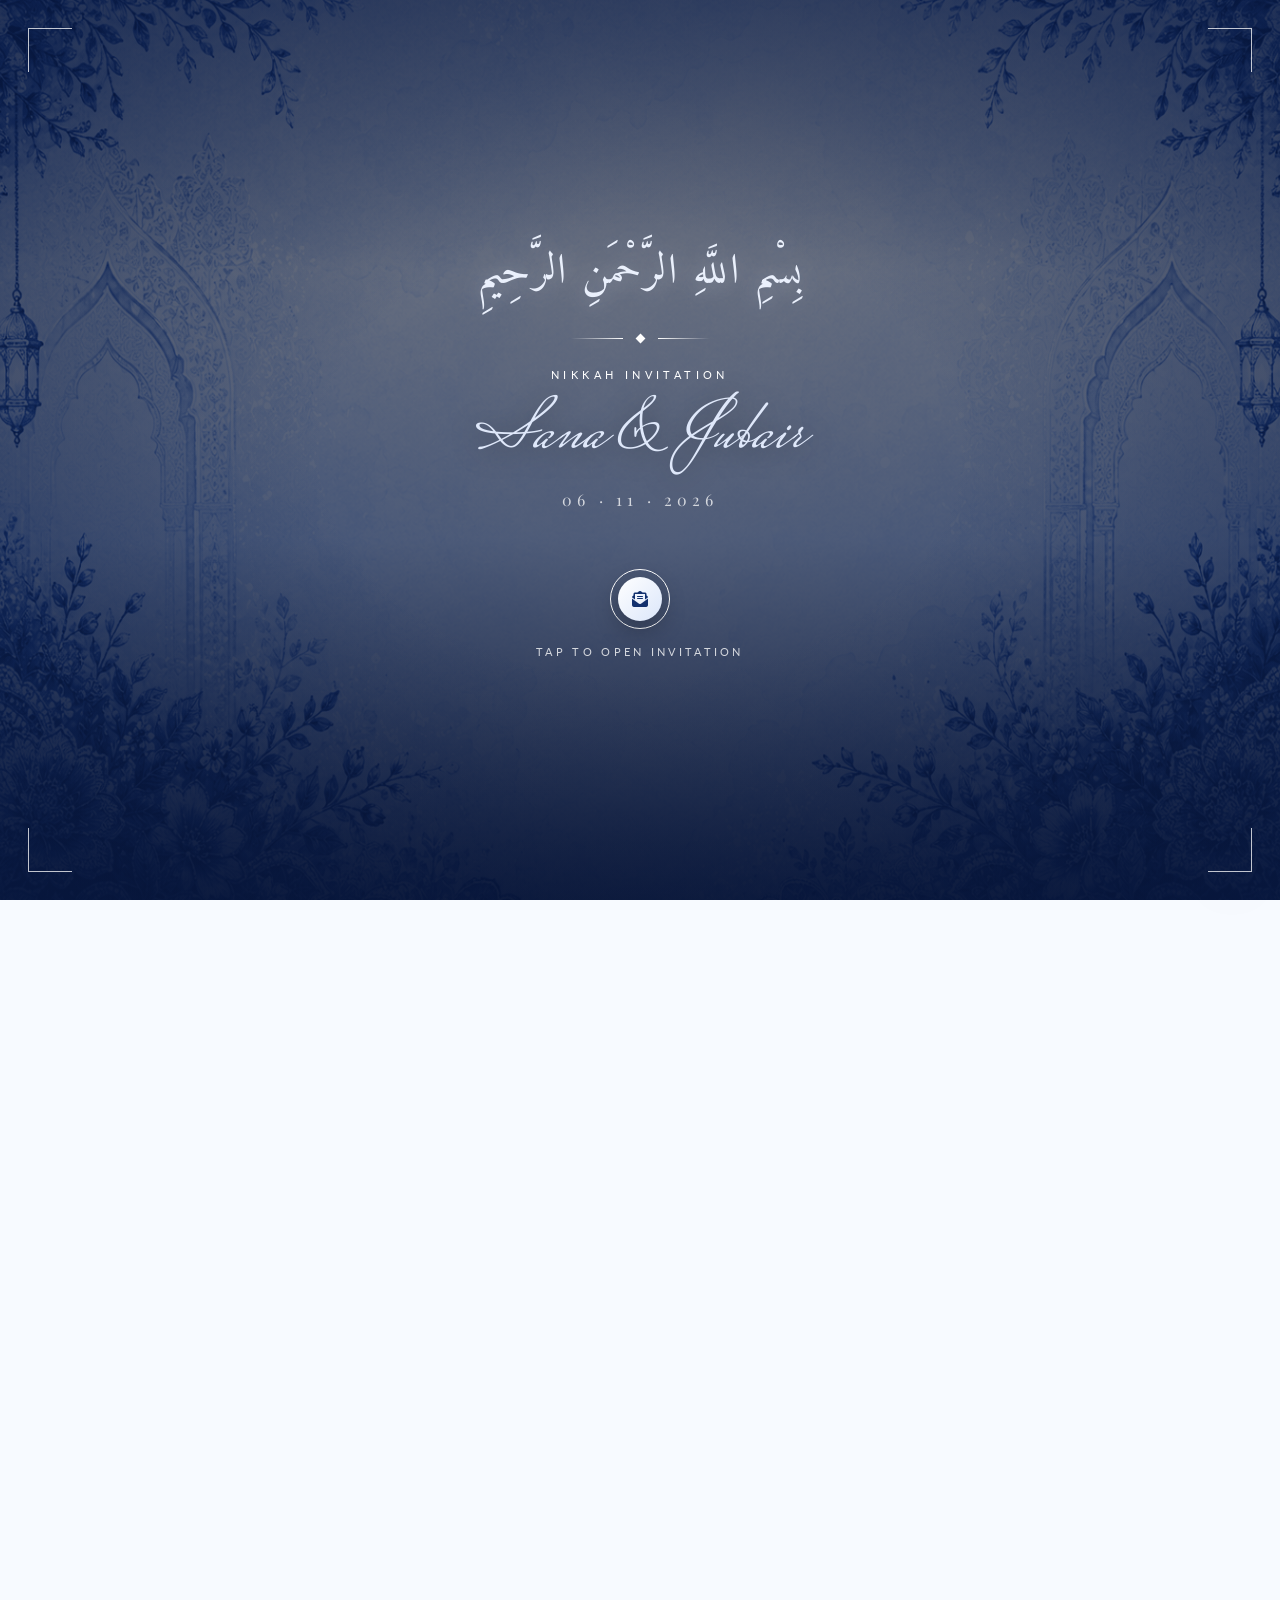
==== commit f38d0389: "dfghjk" ====
--- a/index.html
+++ b/index.html
@@ -13,9 +13,8 @@
   <meta property="og:description"
     content="We joyfully invite you to our Nikkah on 6th November 2026 at Moyinkutty Convention Centre, Andona, Thamarassery." />
   <meta property="og:type" content="website" />
-  <!-- TODO: after deploying, set og:url / canonical / og:image / twitter:image below to your real domain -->
-  <meta property="og:url" content="https://YOUR-DOMAIN/" />
-  <meta property="og:image" content="https://YOUR-DOMAIN/og-image.jpg" />
+  <meta property="og:url" content="https://sana-jubair.vercel.app/" />
+  <meta property="og:image" content="https://sana-jubair.vercel.app/og.jpg" />
   <meta property="og:image:width" content="1200" />
   <meta property="og:image:height" content="630" />
   <meta property="og:image:type" content="image/jpeg" />
@@ -25,9 +24,9 @@
   <meta name="twitter:card" content="summary_large_image" />
   <meta name="twitter:title" content="Fathima Sana &amp; Muhammed Jubair — Nikkah Invitation" />
   <meta name="twitter:description" content="Nikkah Invitation • 6 November 2026 • Moyinkutty Convention Centre, Andona, Thamarassery" />
-  <meta name="twitter:image" content="https://YOUR-DOMAIN/og-image.jpg" />
-
-  <link rel="canonical" href="https://YOUR-DOMAIN/" />
+  <meta name="twitter:image" content="https://sana-jubair.vercel.app/og.jpg" />
+
+  <link rel="canonical" href="https://sana-jubair.vercel.app/" />
 
   <!-- Google Fonts -->
   <link rel="preconnect" href="https://fonts.googleapis.com" />
@@ -68,7 +67,7 @@
         <span class="gate-line"></span>
       </span>
       <span class="gate-label">Nikkah Invitation</span>
-      <span class="gate-names">Fathima Sana &amp; Muhammed Jubair</span>
+      <span class="gate-names">Sana &amp; Jubair</span>
       <span class="gate-date">06 · 11 · 2026</span>
       <span class="gate-tap">
         <span class="gate-tap-ring"></span>
@@ -109,6 +108,7 @@
     <a href="#couple"    class="side-nav__dot" data-label="Couple"></a>
     <a href="#events"    class="side-nav__dot" data-label="Events"></a>
     <a href="#love-story" class="side-nav__dot" data-label="Our Story"></a>
+    <a href="#rsvp"      class="side-nav__dot" data-label="RSVP"></a>
   </nav>
 
   <!-- ===================== HERO / REVEAL ===================== -->
@@ -319,7 +319,7 @@
             Mr. Abdul Majeed<br />&amp;<br />
             Mrs. Sajitha
             <strong>Residence</strong>
-            Kunnummal<br />
+            Kunnummal (H)<br />
             Parappanpoyil, Thamarassery
           </div>
         </div>
@@ -333,8 +333,8 @@
             Mr. Abdul Hameed<br />&amp;<br />
             Mrs. Rahmath
             <strong>Residence</strong>
-            Pilavullery (House)<br />
-            Valiyaparamba PO, Koduvally
+            Pilavullery (H)<br />
+            Valiyaparamba , Koduvally
           </div>
         </div>
       </div>
@@ -473,12 +473,63 @@
     </div>
   </section>
 
+  <!-- ===== RSVP ===== -->
+  <section id="rsvp">
+    <div class="rsvp-bg" aria-hidden="true"></div>
+    <div class="rsvp-content">
+      <span class="section-eyebrow" data-aos="fade-up">You're Invited</span>
+      <h2 class="section-title" data-aos="fade-up" data-aos-delay="100">RSVP</h2>
+
+      <div class="ornament-divider" data-aos="fade-in" data-aos-delay="200">
+        <span class="ornament-line"></span>
+        <span class="ornament-flower">✿</span>
+        <span class="ornament-line right"></span>
+      </div>
+
+      <p data-aos="fade-up" data-aos-delay="150"
+        style="font-family:var(--font-serif); font-size:clamp(15px,2.2vw,18px); color:var(--text-medium); line-height:1.8; max-width:500px; margin:0 auto 40px;">
+        We would be honoured by your presence. Please let us know if you'll be joining us on this blessed day.
+      </p>
+
+      <form id="rsvp-form" class="rsvp-form" data-aos="fade-up" data-aos-delay="200" novalidate>
+        <div class="rsvp-field">
+          <label for="rsvp-name">Your Name <span aria-hidden="true">*</span></label>
+          <input type="text" id="rsvp-name" name="name" placeholder="Enter your full name" required autocomplete="name" />
+        </div>
+
+        <div class="rsvp-field">
+          <label for="rsvp-guests">Number of Guests</label>
+          <select id="rsvp-guests" name="guests">
+            <option value="1">Just me (1)</option>
+            <option value="2">2 guests</option>
+            <option value="3">3 guests</option>
+            <option value="4">4 guests</option>
+            <option value="5+">5 or more</option>
+          </select>
+        </div>
+
+        <div class="rsvp-field">
+          <label for="rsvp-message">Leave a Dua / Message <span style="opacity:.6;">(optional)</span></label>
+          <textarea id="rsvp-message" name="message" rows="3"
+            placeholder="May Allah bless this union…"></textarea>
+        </div>
+
+        <button type="submit" class="rsvp-btn" id="rsvp-submit">
+          <i class="fas fa-paper-plane" aria-hidden="true"></i>
+          <span>Confirm Attendance</span>
+        </button>
+
+        <p class="rsvp-status" id="rsvp-status" aria-live="polite"></p>
+      </form>
+    </div>
+  </section>
+
   <!-- ===== FOOTER ===== -->
   <footer>
     <div class="footer-pattern" aria-hidden="true"></div>
     <div class="footer-content">
       <p class="footer-names" data-aos="fade-up">
-        Fathima Sana &amp; Muhammed Jubair
+        Fathima Sana<br />&amp;<br />Muhammed Jubair
       </p>
 
       <p class="footer-date" data-aos="fade-up" data-aos-delay="200">
--- a/css/style.css
+++ b/css/style.css
@@ -1541,3 +1541,116 @@
 /* Deeper royal-blue depth over the tinted artwork (keeps white text crisp) */
 .gate-image img { filter: sepia(0%) saturate(110%) brightness(0.6); }
 #gate.gate-closing .gate-image img { filter: saturate(110%) brightness(0.9); }
+
+/* ===== RSVP SECTION ===== */
+#rsvp {
+  position: relative;
+  padding: 120px 24px;
+  text-align: center;
+  background: var(--bg-deep);
+  overflow: hidden;
+}
+
+.rsvp-bg {
+  position: absolute; inset: 0;
+  background:
+    radial-gradient(ellipse 70% 60% at 50% 0%, rgba(212,175,55,.08) 0%, transparent 70%),
+    radial-gradient(ellipse 50% 40% at 50% 100%, rgba(212,175,55,.05) 0%, transparent 70%);
+  pointer-events: none;
+}
+
+.rsvp-content {
+  position: relative;
+  max-width: 560px;
+  margin: 0 auto;
+}
+
+.rsvp-form {
+  display: flex;
+  flex-direction: column;
+  gap: 20px;
+  margin-top: 0;
+  text-align: left;
+}
+
+.rsvp-field {
+  display: flex;
+  flex-direction: column;
+  gap: 8px;
+}
+
+.rsvp-field label {
+  font-family: var(--font-sans);
+  font-size: 0.78rem;
+  letter-spacing: 0.12em;
+  text-transform: uppercase;
+  color: var(--gold-light);
+}
+
+.rsvp-field input,
+.rsvp-field select,
+.rsvp-field textarea {
+  background: rgba(255,255,255,0.05);
+  border: 1px solid rgba(212,175,55,0.25);
+  border-radius: 8px;
+  padding: 14px 18px;
+  color: #fff;
+  font-family: var(--font-serif);
+  font-size: 1rem;
+  outline: none;
+  transition: border-color .25s, box-shadow .25s;
+  width: 100%;
+  box-sizing: border-box;
+}
+
+.rsvp-field select option { background: #0d1b3e; color: #fff; }
+
+.rsvp-field input:focus,
+.rsvp-field select:focus,
+.rsvp-field textarea:focus {
+  border-color: var(--gold);
+  box-shadow: 0 0 0 3px rgba(212,175,55,.15);
+}
+
+.rsvp-field input::placeholder,
+.rsvp-field textarea::placeholder { color: rgba(255,255,255,.3); }
+
+.rsvp-field textarea { resize: vertical; min-height: 90px; }
+
+.rsvp-btn {
+  display: inline-flex;
+  align-items: center;
+  justify-content: center;
+  gap: 10px;
+  margin-top: 8px;
+  padding: 16px 40px;
+  background: linear-gradient(135deg, var(--gold), #b8951f);
+  color: #0a1628;
+  font-family: var(--font-sans);
+  font-size: 0.82rem;
+  font-weight: 600;
+  letter-spacing: 0.14em;
+  text-transform: uppercase;
+  border: none;
+  border-radius: 50px;
+  cursor: pointer;
+  transition: transform .2s, box-shadow .2s, opacity .2s;
+  align-self: center;
+}
+
+.rsvp-btn:hover  { transform: translateY(-2px); box-shadow: 0 8px 24px rgba(212,175,55,.35); }
+.rsvp-btn:active { transform: translateY(0); }
+.rsvp-btn:disabled { opacity: .65; cursor: not-allowed; transform: none; box-shadow: none; }
+
+.rsvp-status {
+  text-align: center;
+  font-family: var(--font-serif);
+  font-size: 0.95rem;
+  min-height: 24px;
+  transition: color .3s;
+  margin-top: 4px;
+}
+
+.rsvp-status.success { color: #7ecb9e; }
+.rsvp-status.error   { color: #e57373; }
+
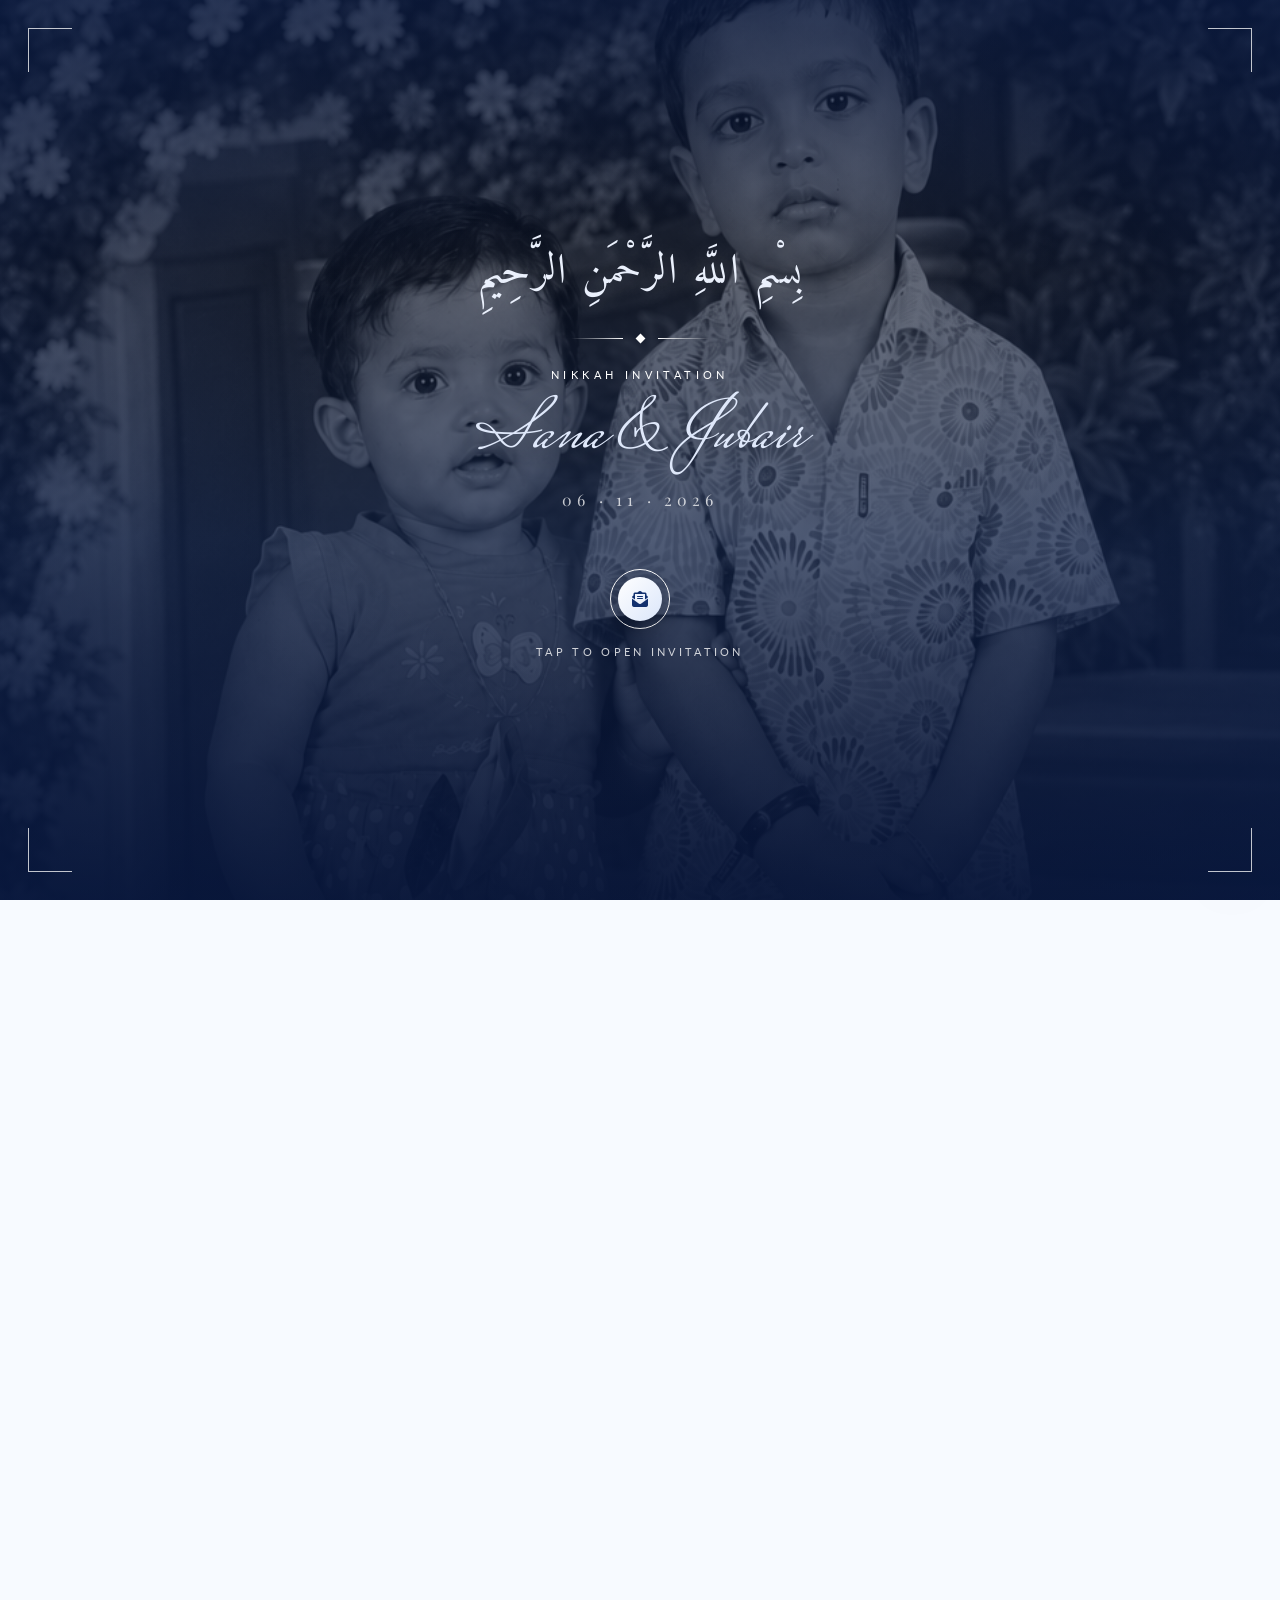
==== commit 105b1ca2: "fghjkl" ====
--- a/index.html
+++ b/index.html
@@ -51,7 +51,7 @@
   <!-- ===================== OPENING GATE ===================== -->
   <div id="gate">
     <div class="gate-image">
-      <img src="assets/images/couple.png" alt="Fathima Sana and Muhammed Jubair" />
+      <img src="sana-jubair.png" alt="Sana and Jubair" />
     </div>
     <div class="gate-fade"></div>
     <div class="gate-vignette"></div>
--- a/css/style.css
+++ b/css/style.css
@@ -1545,24 +1545,38 @@
 /* ===== RSVP SECTION ===== */
 #rsvp {
   position: relative;
-  padding: 120px 24px;
+  padding: 100px 24px;
   text-align: center;
-  background: var(--bg-deep);
+  background: linear-gradient(180deg, var(--maroon-950) 0%, #0d2254 100%);
+  color: #ffffff;
   overflow: hidden;
 }
 
 .rsvp-bg {
-  position: absolute; inset: 0;
+  position: absolute;
+  inset: 0;
   background:
-    radial-gradient(ellipse 70% 60% at 50% 0%, rgba(212,175,55,.08) 0%, transparent 70%),
-    radial-gradient(ellipse 50% 40% at 50% 100%, rgba(212,175,55,.05) 0%, transparent 70%);
+    radial-gradient(ellipse 70% 50% at 50% 0%, rgba(111, 147, 214, 0.12) 0%, transparent 70%),
+    radial-gradient(ellipse 60% 40% at 50% 100%, rgba(111, 147, 214, 0.08) 0%, transparent 70%);
   pointer-events: none;
 }
 
 .rsvp-content {
   position: relative;
-  max-width: 560px;
+  max-width: 540px;
   margin: 0 auto;
+}
+
+.rsvp-content .section-eyebrow {
+  color: #a9c0ea;
+}
+
+.rsvp-content .section-title {
+  color: #ffffff;
+}
+
+.rsvp-content p {
+  color: #dbe6fa;
 }
 
 .rsvp-form {
@@ -1580,77 +1594,118 @@
 }
 
 .rsvp-field label {
-  font-family: var(--font-sans);
-  font-size: 0.78rem;
-  letter-spacing: 0.12em;
+  font-family: var(--font-body);
+  font-size: 0.82rem;
+  font-weight: 600;
+  letter-spacing: 0.1em;
   text-transform: uppercase;
-  color: var(--gold-light);
+  color: #c7d6f3;
 }
 
 .rsvp-field input,
 .rsvp-field select,
 .rsvp-field textarea {
-  background: rgba(255,255,255,0.05);
-  border: 1px solid rgba(212,175,55,0.25);
+  background: rgba(255, 255, 255, 0.08);
+  border: 1px solid rgba(219, 230, 250, 0.3);
   border-radius: 8px;
   padding: 14px 18px;
-  color: #fff;
-  font-family: var(--font-serif);
+  color: #ffffff;
+  font-family: var(--font-body);
   font-size: 1rem;
   outline: none;
-  transition: border-color .25s, box-shadow .25s;
+  transition: border-color .25s, box-shadow .25s, background .25s;
   width: 100%;
   box-sizing: border-box;
 }
 
-.rsvp-field select option { background: #0d1b3e; color: #fff; }
+.rsvp-field select option {
+  background: #081a45;
+  color: #ffffff;
+}
 
 .rsvp-field input:focus,
 .rsvp-field select:focus,
 .rsvp-field textarea:focus {
-  border-color: var(--gold);
-  box-shadow: 0 0 0 3px rgba(212,175,55,.15);
+  border-color: #ffffff;
+  background: rgba(255, 255, 255, 0.14);
+  box-shadow: 0 0 0 3px rgba(255, 255, 255, 0.2);
 }
 
 .rsvp-field input::placeholder,
-.rsvp-field textarea::placeholder { color: rgba(255,255,255,.3); }
-
-.rsvp-field textarea { resize: vertical; min-height: 90px; }
+.rsvp-field textarea::placeholder {
+  color: rgba(219, 230, 250, 0.5);
+}
+
+.rsvp-field textarea {
+  resize: vertical;
+  min-height: 90px;
+}
 
 .rsvp-btn {
   display: inline-flex;
   align-items: center;
   justify-content: center;
   gap: 10px;
-  margin-top: 8px;
-  padding: 16px 40px;
-  background: linear-gradient(135deg, var(--gold), #b8951f);
-  color: #0a1628;
-  font-family: var(--font-sans);
-  font-size: 0.82rem;
-  font-weight: 600;
-  letter-spacing: 0.14em;
+  margin-top: 10px;
+  padding: 16px 42px;
+  background: linear-gradient(135deg, #ffffff, #dbe6fa);
+  color: var(--maroon-950);
+  font-family: var(--font-body);
+  font-size: 0.85rem;
+  font-weight: 700;
+  letter-spacing: 0.12em;
   text-transform: uppercase;
   border: none;
   border-radius: 50px;
   cursor: pointer;
+  box-shadow: 0 6px 20px rgba(0, 0, 0, 0.28);
   transition: transform .2s, box-shadow .2s, opacity .2s;
   align-self: center;
 }
 
-.rsvp-btn:hover  { transform: translateY(-2px); box-shadow: 0 8px 24px rgba(212,175,55,.35); }
-.rsvp-btn:active { transform: translateY(0); }
-.rsvp-btn:disabled { opacity: .65; cursor: not-allowed; transform: none; box-shadow: none; }
-
+.rsvp-btn:hover {
+  transform: translateY(-2px);
+  box-shadow: 0 10px 28px rgba(0, 0, 0, 0.35);
+}
+
+.rsvp-btn:active {
+  transform: translateY(0);
+}
+
+.rsvp-btn:disabled {
+  opacity: .7;
+  cursor: not-allowed;
+  transform: none;
+}
+
+/* Response alert badge — maximum readability */
 .rsvp-status {
+  display: none;
   text-align: center;
-  font-family: var(--font-serif);
+  font-family: var(--font-body);
   font-size: 0.95rem;
-  min-height: 24px;
-  transition: color .3s;
-  margin-top: 4px;
-}
-
-.rsvp-status.success { color: #7ecb9e; }
-.rsvp-status.error   { color: #e57373; }
-
+  font-weight: 600;
+  line-height: 1.5;
+  margin-top: 16px;
+  padding: 14px 20px;
+  border-radius: 8px;
+}
+
+.rsvp-status:not(:empty) {
+  display: block;
+}
+
+.rsvp-status.success {
+  background: #064e3b;
+  color: #34d399;
+  border: 1px solid #059669;
+  box-shadow: 0 4px 18px rgba(6, 78, 59, 0.4);
+}
+
+.rsvp-status.error {
+  background: #4c1d1d;
+  color: #fca5a5;
+  border: 1px solid #dc2626;
+  box-shadow: 0 4px 18px rgba(76, 29, 29, 0.4);
+}
+
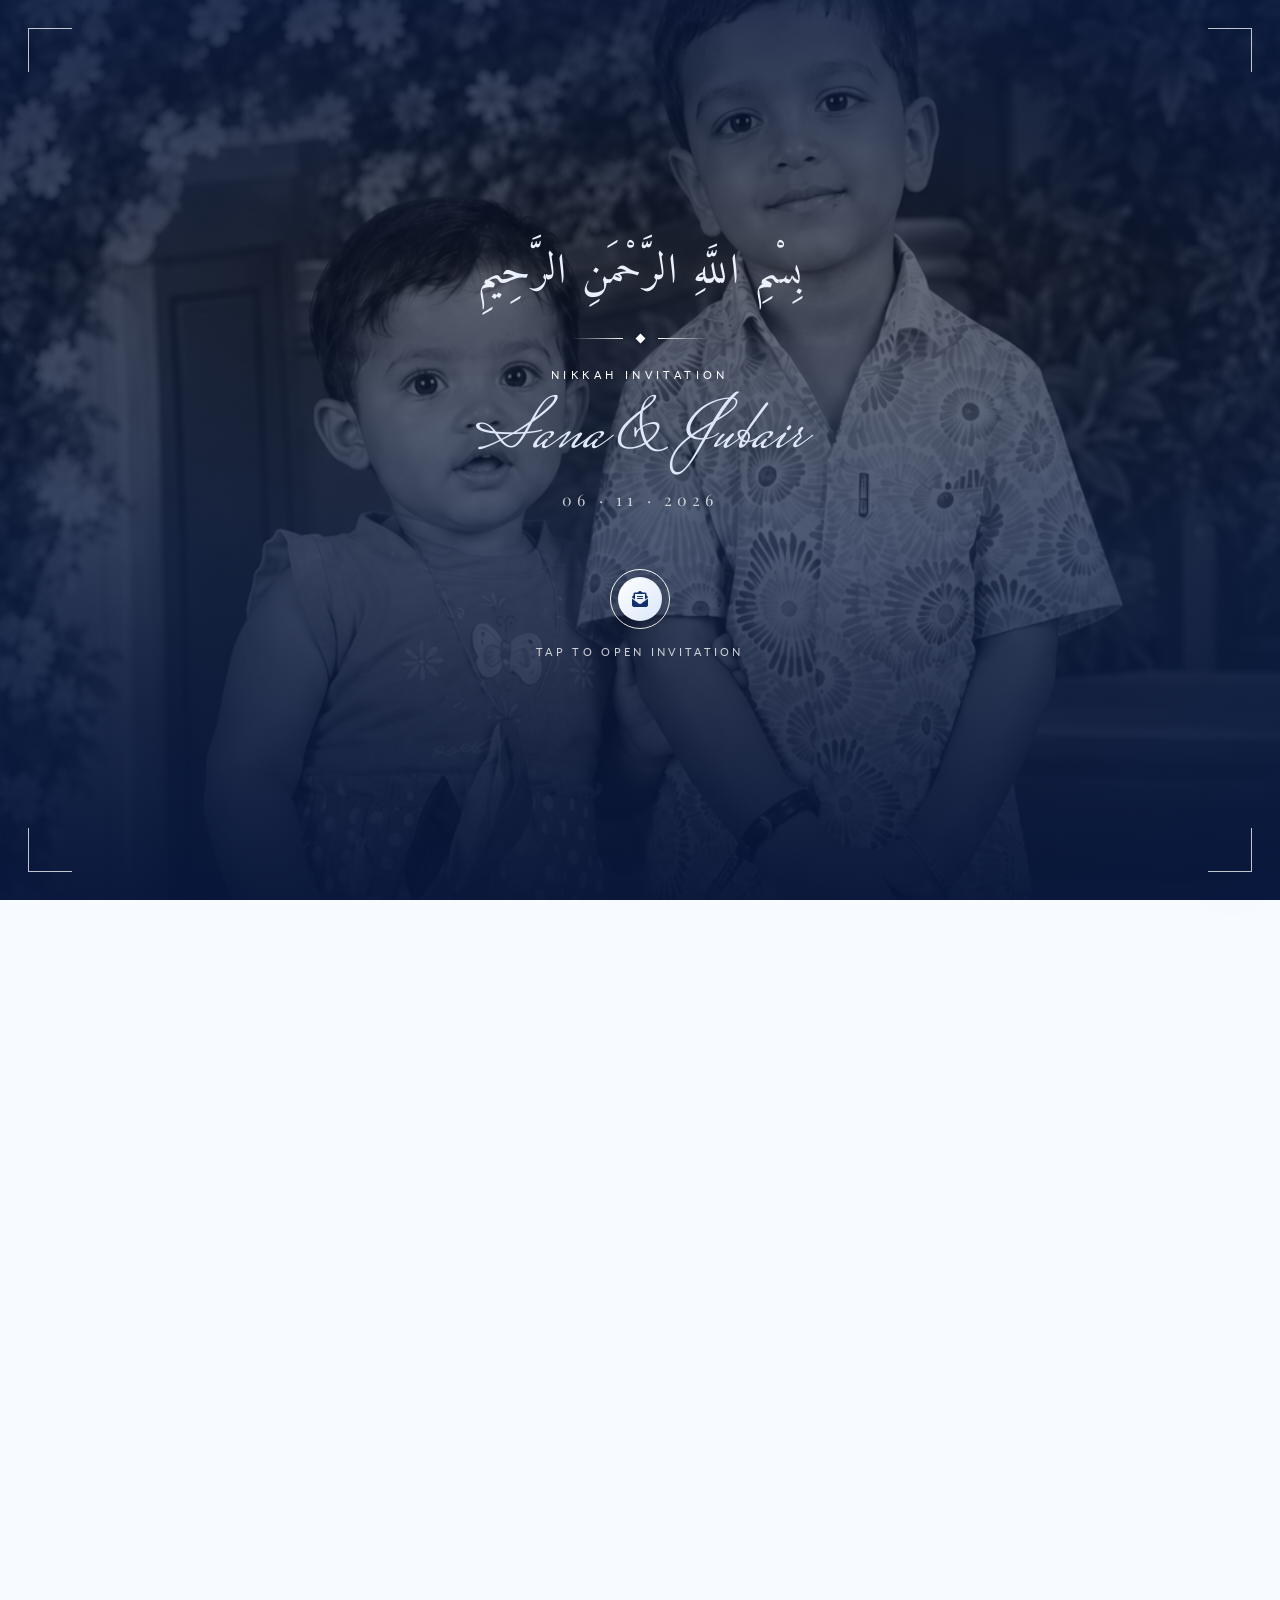
==== commit 8dfb77bc: "dfghjkl" ====
--- a/index.html
+++ b/index.html
@@ -9,22 +9,25 @@
     content="With the blessings of Allah, we joyfully invite you to the Nikkah of Fathima Sana &amp; Muhammed Jubair on 6th November 2026 at Moyinkutty Convention Centre, Andona, Thamarassery." />
 
   <!-- Open Graph (WhatsApp, Instagram, Facebook) -->
+  <meta property="og:site_name" content="Fathima Sana &amp; Muhammed Jubair" />
   <meta property="og:title" content="Fathima Sana &amp; Muhammed Jubair — Nikkah Invitation" />
   <meta property="og:description"
     content="We joyfully invite you to our Nikkah on 6th November 2026 at Moyinkutty Convention Centre, Andona, Thamarassery." />
   <meta property="og:type" content="website" />
   <meta property="og:url" content="https://sana-jubair.vercel.app/" />
-  <meta property="og:image" content="https://sana-jubair.vercel.app/og.jpg" />
+  <meta property="og:image" content="https://sana-jubair.vercel.app/og.jpg?v=2" />
+  <meta property="og:image:secure_url" content="https://sana-jubair.vercel.app/og.jpg?v=2" />
+  <meta property="og:image:type" content="image/jpeg" />
   <meta property="og:image:width" content="1200" />
   <meta property="og:image:height" content="630" />
-  <meta property="og:image:type" content="image/jpeg" />
   <meta property="og:image:alt" content="Fathima Sana &amp; Muhammed Jubair Nikkah Invitation — 6 November 2026" />
+  <link rel="image_src" href="https://sana-jubair.vercel.app/og.jpg?v=2" />
 
   <!-- Twitter Card -->
   <meta name="twitter:card" content="summary_large_image" />
   <meta name="twitter:title" content="Fathima Sana &amp; Muhammed Jubair — Nikkah Invitation" />
   <meta name="twitter:description" content="Nikkah Invitation • 6 November 2026 • Moyinkutty Convention Centre, Andona, Thamarassery" />
-  <meta name="twitter:image" content="https://sana-jubair.vercel.app/og.jpg" />
+  <meta name="twitter:image" content="https://sana-jubair.vercel.app/og.jpg?v=2" />
 
   <link rel="canonical" href="https://sana-jubair.vercel.app/" />
 
@@ -115,7 +118,7 @@
   <section id="hero" class="hero is-open">
 
     <div class="hero__backdrop">
-      <img src="assets/images/hero-bg.png" alt="" class="hero__bg-photo" />
+      <img src="sana-jubair.png" alt="Sana and Jubair" class="hero__bg-photo" />
       <div class="hero__gradient"></div>
     </div>
 
